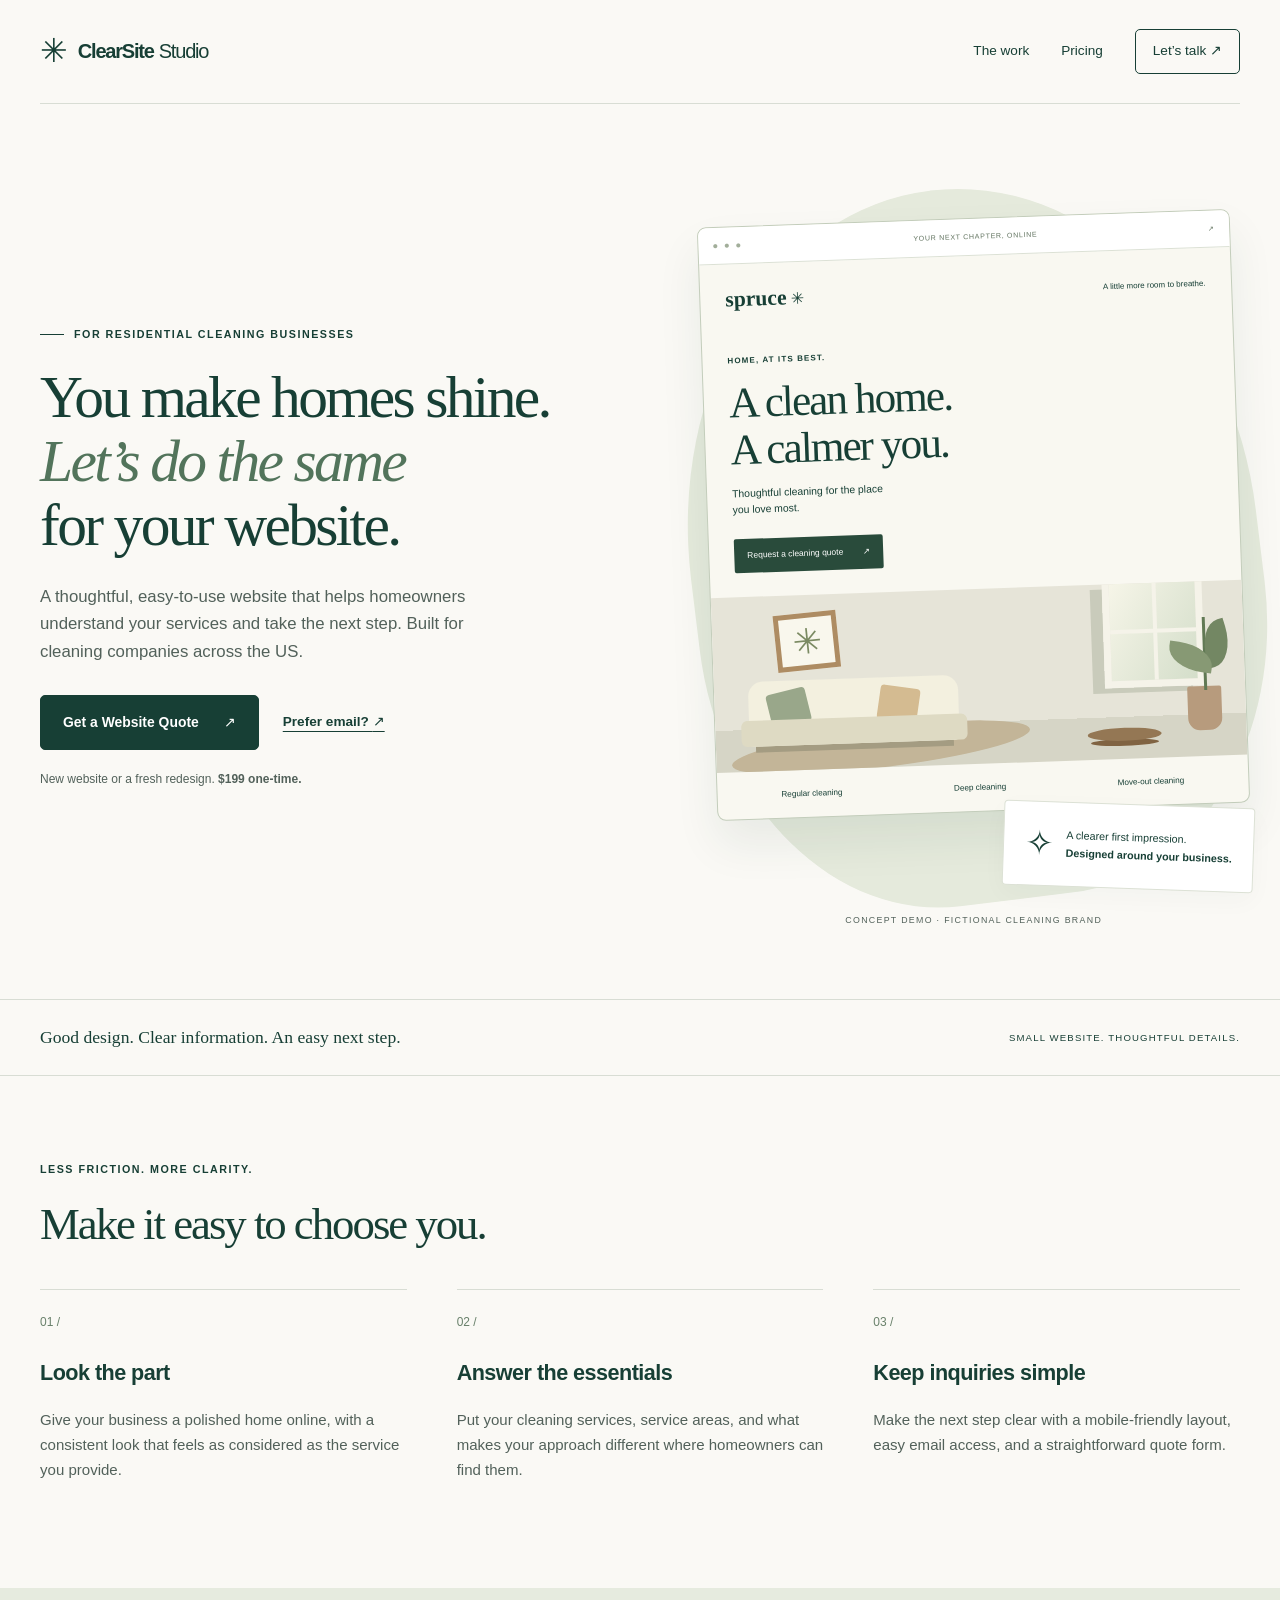
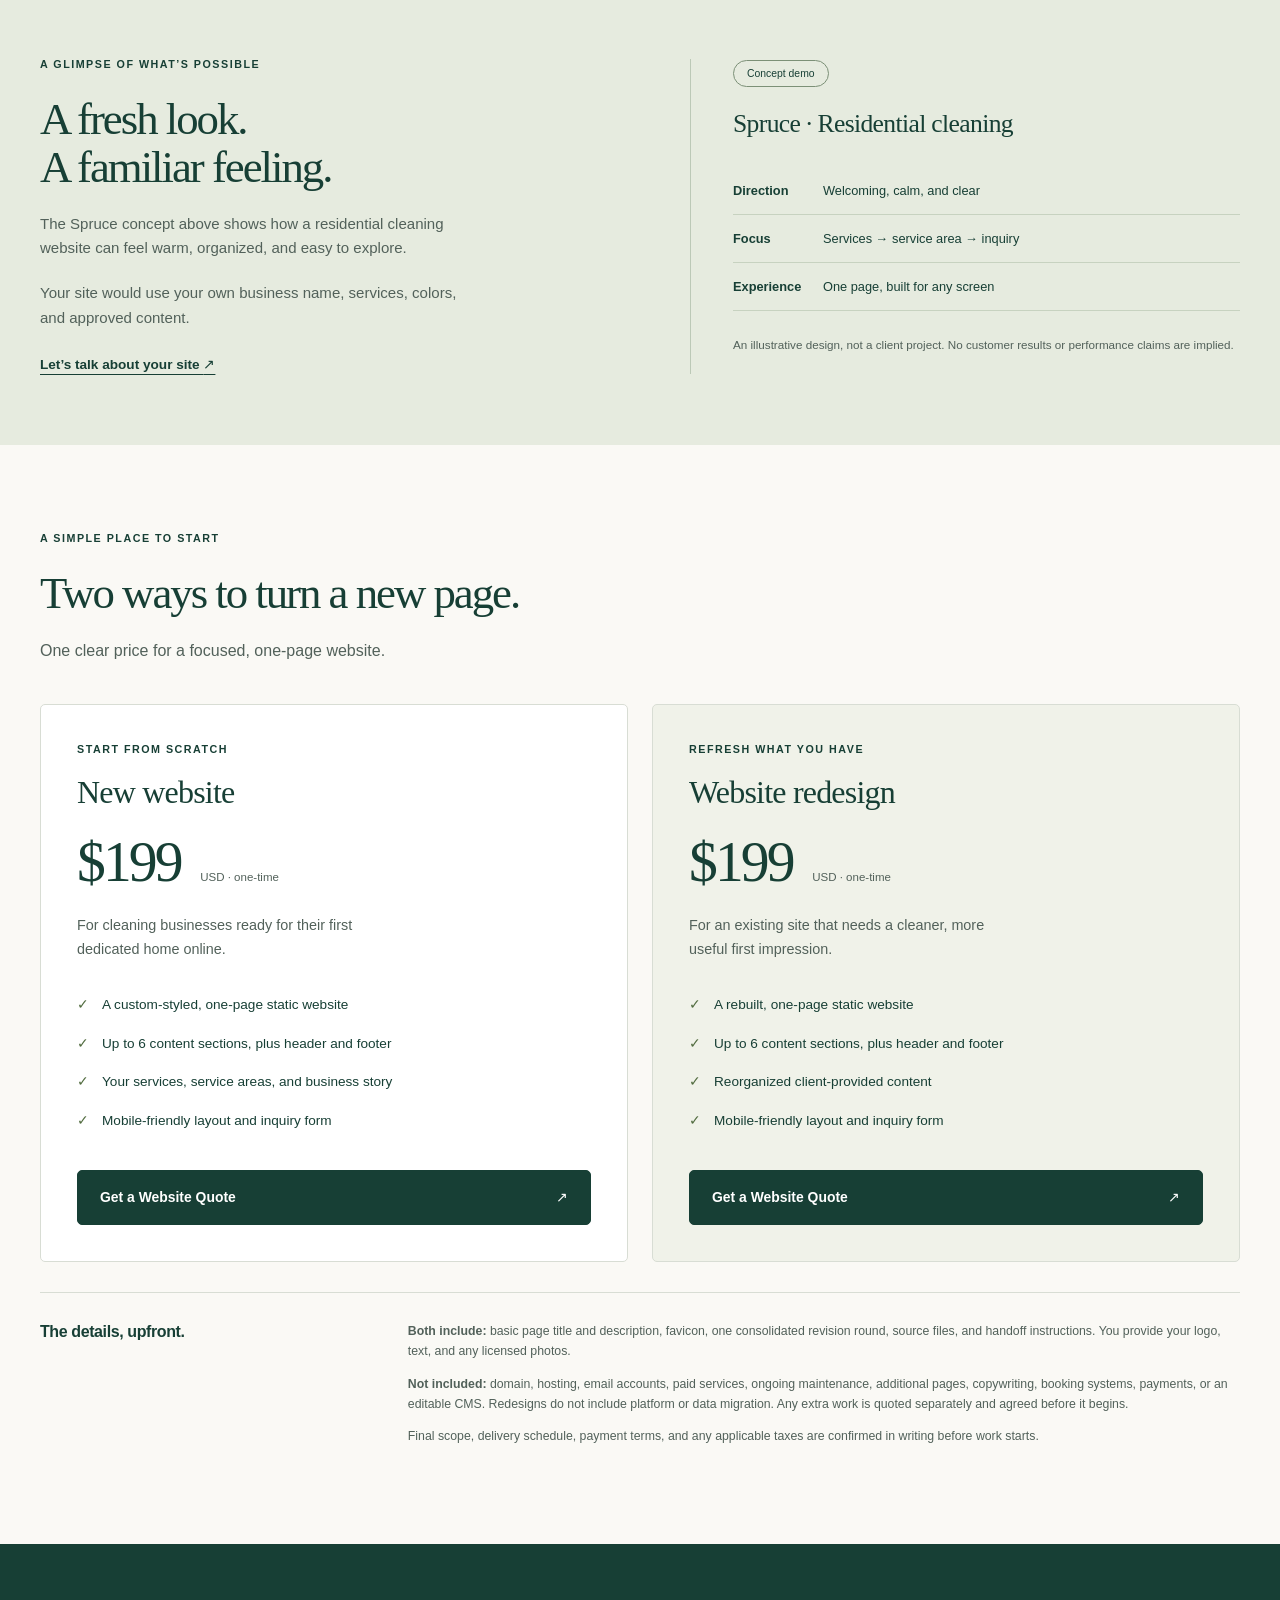
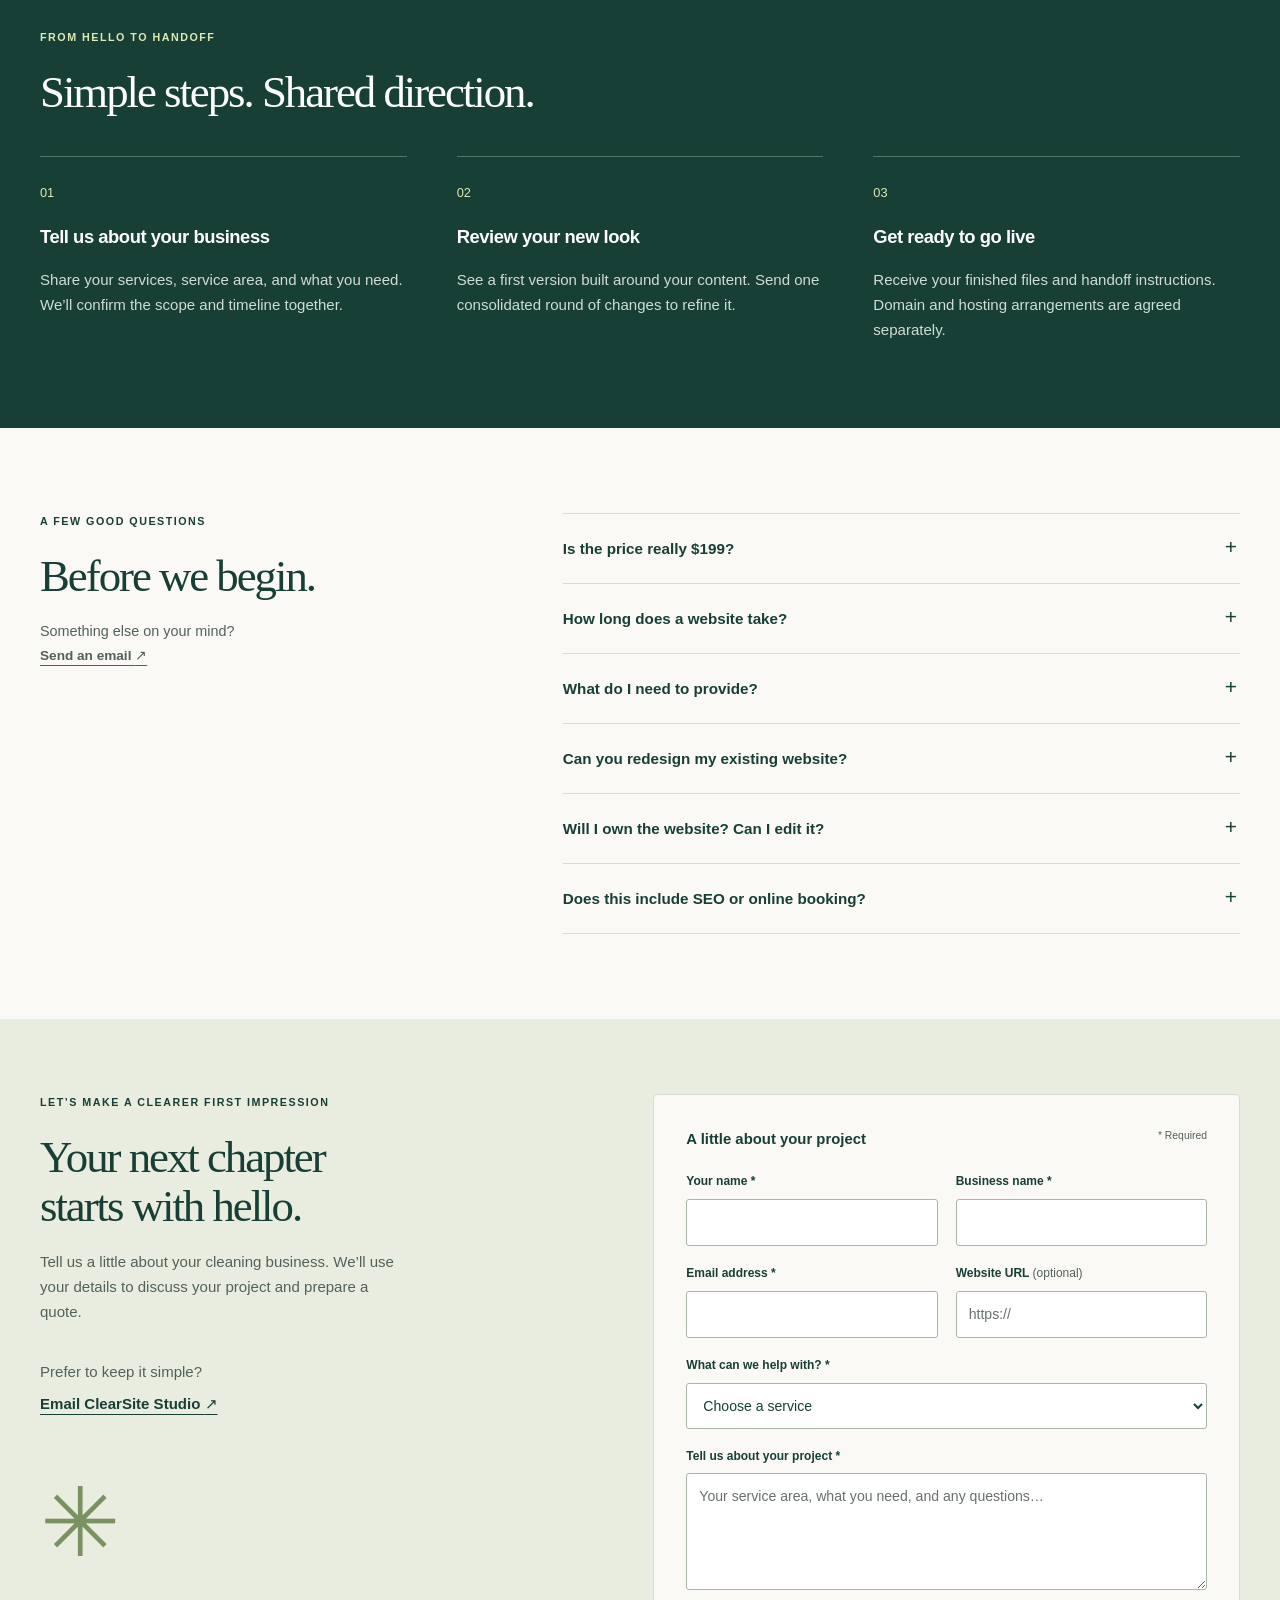
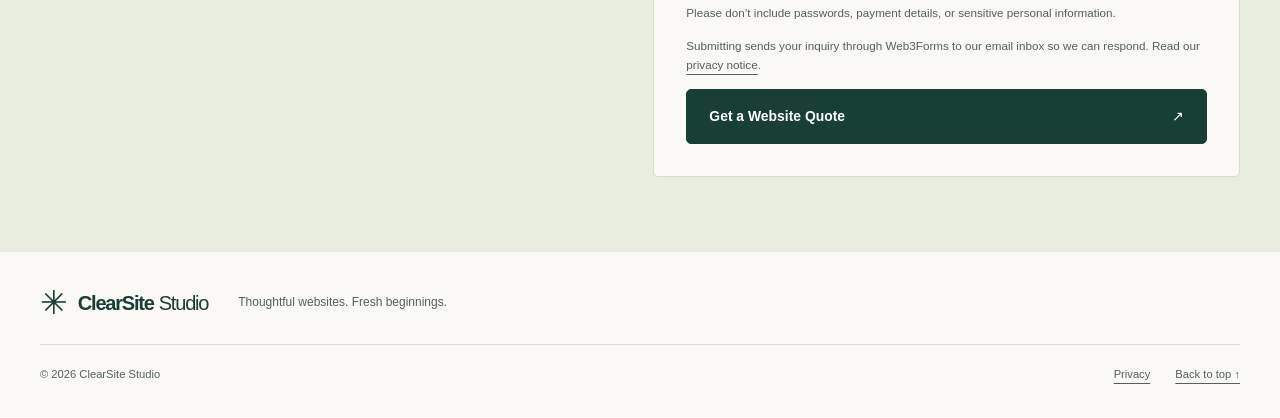
==== index.html @ 023ce783 "Build ClearSite Studio static cleaning-service web design site" ====
<!doctype html>
<html lang="en">
<head>
  <meta charset="utf-8">
  <meta name="viewport" content="width=device-width, initial-scale=1">
  <title>Websites for Residential Cleaning Companies | ClearSite Studio</title>
  <meta name="description" content="A polished website for your residential cleaning business. Explore ClearSite Studio’s $199 one-page website and redesign offers for US cleaning companies.">
  <meta name="theme-color" content="#173f35">
  <!-- Replace example.com with your live HTTPS domain before launch. -->
  <link rel="canonical" href="https://example.com/">
  <meta property="og:type" content="website">
  <meta property="og:locale" content="en_US">
  <meta property="og:site_name" content="ClearSite Studio">
  <meta property="og:title" content="A fresh start for your cleaning business online.">
  <meta property="og:description" content="Thoughtful, easy-to-use websites for residential cleaning companies. New sites and redesigns: $199.">
  <meta property="og:url" content="https://example.com/">
  <meta property="og:image" content="https://example.com/social-card.png">
  <meta property="og:image:width" content="1200">
  <meta property="og:image:height" content="630">
  <meta property="og:image:alt" content="ClearSite Studio — thoughtful websites for cleaning businesses, from $199.">
  <link rel="icon" type="image/svg+xml" href="favicon.svg">
  <link rel="stylesheet" href="styles.css">
  <script src="script.js" defer></script>
</head>
<body>
<a class="skip-link" href="#main">Skip to content</a>
<header class="site-header wrap">
  <a class="brand" href="index.html" aria-label="ClearSite Studio home"><span class="brand-mark" aria-hidden="true">✳</span> ClearSite <span class="brand-light">Studio</span></a>
  <nav aria-label="Main navigation"><a href="#work">The work</a><a href="#offers">Pricing</a><a class="nav-cta" href="#contact">Let’s talk <span aria-hidden="true">↗</span></a></nav>
</header>
<main id="main">
  <section class="hero wrap" aria-labelledby="hero-title">
    <div class="hero-copy"><p class="eyebrow"><span class="little-line"></span> FOR RESIDENTIAL CLEANING BUSINESSES</p>
      <h1 id="hero-title">You make homes shine.<br><em>Let’s do the same</em><br>for your website.</h1>
      <p class="lead">A thoughtful, easy-to-use website that helps homeowners understand your services and take the next step. Built for cleaning companies across the US.</p>
      <div class="actions"><a class="button" href="#contact">Get a Website Quote <span aria-hidden="true">↗</span></a><a class="text-link" href="mailto:hello@example.com">Prefer email? <span aria-hidden="true">↗</span></a></div>
      <p class="hero-note">New website or a fresh redesign. <strong>$199 one-time.</strong></p>
    </div>
    <div class="hero-art" aria-label="Illustrated concept of a residential cleaning website">
      <div class="art-orbit" aria-hidden="true"></div>
      <div class="browser-preview"><div class="browser-bar"><span aria-hidden="true">● ● ●</span><span>YOUR NEXT CHAPTER, ONLINE</span><span aria-hidden="true">↗</span></div>
        <div class="mini-nav"><strong>spruce<span aria-hidden="true">✳</span></strong><span>A little more room to breathe.</span></div>
        <div class="mini-main"><p class="eyebrow">HOME, AT ITS BEST.</p><h2>A clean home.<br>A calmer you.</h2><p>Thoughtful cleaning for the place<br>you love most.</p><span class="demo-button">Request a cleaning quote <span aria-hidden="true">↗</span></span></div>
        <div class="room" aria-hidden="true"><div class="window"><i></i></div><div class="wall-art">✳</div><div class="plant"><i></i><b></b></div><div class="sofa"><i></i><b></b></div><div class="rug"></div><div class="table"></div></div>
        <div class="mini-bottom"><span>Regular cleaning</span><span>Deep cleaning</span><span>Move-out cleaning</span></div>
      </div>
      <div class="art-caption"><span class="spark" aria-hidden="true">✧</span><span>A clearer first impression.<br><strong>Designed around your business.</strong></span></div>
      <p class="concept-label">CONCEPT DEMO · FICTIONAL CLEANING BRAND</p>
    </div>
  </section>
  <div class="intro-strip"><div class="wrap"><p>Good design. Clear information. An easy next step.</p><span>SMALL WEBSITE. THOUGHTFUL DETAILS.</span></div></div>
  <section class="section wrap" aria-labelledby="benefits-title"><div class="section-heading"><p class="eyebrow">LESS FRICTION. MORE CLARITY.</p><h2 id="benefits-title">Make it easy to choose you.</h2></div>
    <div class="benefit-grid"><article><span class="number">01 /</span><h3>Look the part</h3><p>Give your business a polished home online, with a consistent look that feels as considered as the service you provide.</p></article><article><span class="number">02 /</span><h3>Answer the essentials</h3><p>Put your cleaning services, service areas, and what makes your approach different where homeowners can find them.</p></article><article><span class="number">03 /</span><h3>Keep inquiries simple</h3><p>Make the next step clear with a mobile-friendly layout, easy email access, and a straightforward quote form.</p></article></div>
  </section>
  <section id="work" class="work-section"><div class="wrap work-layout"><div><p class="eyebrow">A GLIMPSE OF WHAT’S POSSIBLE</p><h2>A fresh look.<br>A familiar feeling.</h2><p>The Spruce concept above shows how a residential cleaning website can feel warm, organized, and easy to explore.</p><p>Your site would use your own business name, services, colors, and approved content.</p><a class="text-link" href="#contact">Let’s talk about your site <span aria-hidden="true">↗</span></a></div><div class="project-details"><span class="pill">Concept demo</span><h3>Spruce · Residential cleaning</h3><dl><div><dt>Direction</dt><dd>Welcoming, calm, and clear</dd></div><div><dt>Focus</dt><dd>Services → service area → inquiry</dd></div><div><dt>Experience</dt><dd>One page, built for any screen</dd></div></dl><p class="small">An illustrative design, not a client project. No customer results or performance claims are implied.</p></div></div></section>
  <section id="offers" class="section wrap" aria-labelledby="offers-title"><div class="section-heading"><p class="eyebrow">A SIMPLE PLACE TO START</p><h2 id="offers-title">Two ways to turn a new page.</h2><p>One clear price for a focused, one-page website.</p></div>
    <div class="offer-grid"><article class="offer"><p class="eyebrow">START FROM SCRATCH</p><h3>New website</h3><p class="price">$199 <span>USD · one-time</span></p><p>For cleaning businesses ready for their first dedicated home online.</p><ul class="check-list"><li>A custom-styled, one-page static website</li><li>Up to 6 content sections, plus header and footer</li><li>Your services, service areas, and business story</li><li>Mobile-friendly layout and inquiry form</li></ul><a class="button" href="#contact" data-service="new">Get a Website Quote <span aria-hidden="true">↗</span></a></article>
    <article class="offer offer-alt"><p class="eyebrow">REFRESH WHAT YOU HAVE</p><h3>Website redesign</h3><p class="price">$199 <span>USD · one-time</span></p><p>For an existing site that needs a cleaner, more useful first impression.</p><ul class="check-list"><li>A rebuilt, one-page static website</li><li>Up to 6 content sections, plus header and footer</li><li>Reorganized client-provided content</li><li>Mobile-friendly layout and inquiry form</li></ul><a class="button" href="#contact" data-service="redesign">Get a Website Quote <span aria-hidden="true">↗</span></a></article></div>
    <div class="scope"><h3>The details, upfront.</h3><p><strong>Both include:</strong> basic page title and description, favicon, one consolidated revision round, source files, and handoff instructions. You provide your logo, text, and any licensed photos.</p><p><strong>Not included:</strong> domain, hosting, email accounts, paid services, ongoing maintenance, additional pages, copywriting, booking systems, payments, or an editable CMS. Redesigns do not include platform or data migration. Any extra work is quoted separately and agreed before it begins.</p><p>Final scope, delivery schedule, payment terms, and any applicable taxes are confirmed in writing before work starts.</p></div>
  </section>
  <section class="process-section"><div class="wrap section"><div class="section-heading"><p class="eyebrow">FROM HELLO TO HANDOFF</p><h2>Simple steps. Shared direction.</h2></div><ol class="process"><li><span>01</span><h3>Tell us about your business</h3><p>Share your services, service area, and what you need. We’ll confirm the scope and timeline together.</p></li><li><span>02</span><h3>Review your new look</h3><p>See a first version built around your content. Send one consolidated round of changes to refine it.</p></li><li><span>03</span><h3>Get ready to go live</h3><p>Receive your finished files and handoff instructions. Domain and hosting arrangements are agreed separately.</p></li></ol></div></section>
  <section id="faq" class="section wrap faq-layout"><div><p class="eyebrow">A FEW GOOD QUESTIONS</p><h2>Before we begin.</h2><p>Something else on your mind?<br><a class="text-link" href="mailto:hello@example.com">Send an email <span aria-hidden="true">↗</span></a></p></div><div class="faqs">
    <details><summary>Is the price really $199?</summary><p>Yes. Each offer is $199 USD for the one-page scope listed above. Domain, hosting, paid services, additional work, and any applicable taxes are separate. You’ll receive written terms before committing.</p></details>
    <details><summary>How long does a website take?</summary><p>We agree on a delivery schedule after reviewing your requirements and content. Timing depends on project availability, receiving your materials, and your feedback.</p></details>
    <details><summary>What do I need to provide?</summary><p>Your business name, logo if you have one, services, service area, contact details, and approved text and images. Only provide content you own or have permission to use.</p></details>
    <details><summary>Can you redesign my existing website?</summary><p>Yes. The redesign offer rebuilds your content as a one-page HTML/CSS/JavaScript site. It does not modify an existing CMS or migrate accounts, bookings, or other data. Share your current URL so we can confirm fit.</p></details>
    <details><summary>Will I own the website? Can I edit it?</summary><p>You receive the finished source files at handoff under the agreed project terms. Text and styles can be edited in the files; a visual editor, CMS, and ongoing updates are not included.</p></details>
    <details><summary>Does this include SEO or online booking?</summary><p>Basic title and description metadata are included. Search rankings and leads are not guaranteed. Booking software, payments, and SEO campaigns are outside this scope and would need a separate agreement.</p></details>
  </div></section>
  <section id="contact" class="contact-section"><div class="wrap contact-layout"><div><p class="eyebrow">LET’S MAKE A CLEARER FIRST IMPRESSION</p><h2>Your next chapter<br>starts with hello.</h2><p>Tell us a little about your cleaning business. We’ll use your details to discuss your project and prepare a quote.</p><p class="email-note">Prefer to keep it simple?<br><a href="mailto:hello@example.com">Email ClearSite Studio <span aria-hidden="true">↗</span></a></p><span class="contact-spark" aria-hidden="true">✳</span></div>
    <form id="quote-form" action="https://api.web3forms.com/submit" method="POST">
      <!-- Replace only this value with your Web3Forms public access key. -->
      <input type="hidden" name="access_key" value="YOUR_WEB3FORMS_ACCESS_KEY">
      <input type="hidden" name="subject" value="New website inquiry — ClearSite Studio">
      <input type="hidden" name="from_name" value="ClearSite Studio website">
      <input type="checkbox" name="botcheck" class="honeypot" tabindex="-1" aria-hidden="true">
      <p class="form-intro">A little about your project <span>* Required</span></p>
      <div class="form-grid"><div><label for="name">Your name *</label><input id="name" name="name" autocomplete="name" required maxlength="100"></div><div><label for="business">Business name *</label><input id="business" name="business_name" autocomplete="organization" required maxlength="150"></div><div><label for="email">Email address *</label><input id="email" name="email" type="email" autocomplete="email" required maxlength="254"></div><div><label for="website">Website URL <span>(optional)</span></label><input id="website" name="website" type="url" autocomplete="url" placeholder="https://" maxlength="2048"></div></div>
      <label for="service">What can we help with? *</label><select id="service" name="service" required><option value="">Choose a service</option value="new">New website — $199</option><option value="redesign">Website redesign — $199</option><option value="unsure">I’m not sure yet</option></select>
      <label for="message">Tell us about your project *</label><textarea id="message" name="message" rows="4" required maxlength="5000" placeholder="Your service area, what you need, and any questions…" aria-describedby="message-help"></textarea>
      <p id="message-help" class="small">Please don’t include passwords, payment details, or sensitive personal information.</p>
      <p class="small privacy-note">Submitting sends your inquiry through Web3Forms to our email inbox so we can respond. Read our <a href="privacy.html">privacy notice</a>.</p>
      <button class="button" type="submit">Get a Website Quote <span aria-hidden="true">↗</span></button>
      <p id="form-status" class="form-status" role="status" aria-live="polite" aria-atomic="true" tabindex="-1"></p>
      <noscript><p class="small">Submitting will open Web3Forms’ confirmation or error page. You can also contact us by email.</p></noscript>
    </form>
  </div></section>
</main>
<footer class="wrap footer"><a class="brand" href="index.html"><span class="brand-mark" aria-hidden="true">✳</span> ClearSite <span class="brand-light">Studio</span></a><p>Thoughtful websites. Fresh beginnings.</p><div><span>© <span data-year>2026</span> ClearSite Studio</span><a href="privacy.html">Privacy</a><a href="#main">Back to top ↑</a></div></footer>
</body>
</html>
---- styles.css ----
:root{--ink:#173f35;--muted:#52615a;--paper:#faf9f5;--line:#d8ddd4;--sage:#e6ebdf;--lime:#dceab5;--white:#fff;--radius:5px;font-family:Arial,Helvetica,sans-serif;color:var(--ink);background:var(--paper);font-synthesis:none}*{box-sizing:border-box}html{scroll-behavior:smooth;scroll-padding-top:24px}body{margin:0;font-size:16px;line-height:1.65}a{color:inherit;text-underline-offset:5px}a,button,input,select,textarea,summary{-webkit-tap-highlight-color:transparent}a:focus-visible,button:focus-visible,summary:focus-visible{outline:3px solid #a56524;outline-offset:5px}input:focus-visible,select:focus-visible,textarea:focus-visible{outline:3px solid #a56524;outline-offset:2px}h1,h2,h3,p{margin-top:0}h1,h2{font-family:Georgia,'Times New Roman',serif;font-weight:400;letter-spacing:-.045em;line-height:1.08}h1{font-size:clamp(2.8rem,4.65vw,4.7rem);margin-bottom:25px}h1 em{color:#52745b;font-weight:400}h2{font-size:clamp(2.2rem,3.5vw,3.5rem);margin-bottom:20px}h3{font-size:1.2rem;line-height:1.35;letter-spacing:-.025em}p{margin-bottom:20px}button,input,select,textarea{font:inherit}button,a,summary{touch-action:manipulation}.wrap{width:min(1200px,calc(100% - 64px));margin-inline:auto}.site-header{display:flex;align-items:center;justify-content:space-between;min-height:104px;gap:20px;border-bottom:1px solid var(--line)}.brand{font-weight:700;font-size:1.25rem;text-decoration:none;white-space:nowrap;display:inline-flex;align-items:center;gap:5px;letter-spacing:-.06em}.brand-light{font-weight:400}.brand-mark{font-size:2.05rem;margin-right:6px;line-height:1}nav{display:flex;align-items:center;gap:32px;font-size:.85rem}nav a{text-decoration:none}nav a:hover,.text-link:hover{text-decoration:underline}.nav-cta{border:1px solid var(--ink);padding:10px 17px;border-radius:var(--radius)}.hero{display:grid;grid-template-columns:1.15fr 1fr;gap:55px;align-items:center;padding-block:84px 72px}.eyebrow{font-size:.67rem;font-weight:700;letter-spacing:.14em;line-height:1.6;margin-bottom:22px}.hero .eyebrow{display:flex;align-items:center;gap:10px}.little-line{width:24px;height:1px;background:var(--ink)}.lead{max-width:490px;color:var(--muted);font-size:1.05rem}.actions{display:flex;gap:24px;align-items:center;flex-wrap:wrap;margin-top:29px}.button{background:var(--ink);color:white;padding:15px 22px;border:1px solid var(--ink);border-radius:var(--radius);font-weight:600;font-size:.87rem;display:inline-flex;gap:25px;align-items:center;justify-content:space-between;text-decoration:none;cursor:pointer;min-height:50px}.button:hover{background:#285749}.button:disabled{opacity:.65;cursor:wait}.text-link{font-size:.85rem;font-weight:600}.hero-note{font-size:.75rem;margin:20px 0 0;color:var(--muted)}.hero-art{position:relative;padding:30px 0 0}.art-orbit{position:absolute;inset:0 -18px 25px;background:#e5eadc;border-radius:50% 50% 40% 40%;transform:rotate(-7deg)}.browser-preview{position:relative;background:#f9f8f1;border:1px solid #c3cdbb;border-radius:9px;overflow:hidden;box-shadow:0 24px 45px #173f3514;transform:rotate(-2deg)}.browser-bar{background:#fff;display:flex;justify-content:space-between;align-items:center;padding:10px 14px;font-size:.44rem;color:#60725e;border-bottom:1px solid #dce1d5;letter-spacing:.1em}.browser-bar>span:first-child{font-size:.6rem;letter-spacing:.16em;color:#a2ae9a}.mini-nav{display:flex;justify-content:space-between;align-items:center;padding:18px 25px}.mini-nav strong{font-family:Georgia,serif;font-size:1.35rem}.mini-nav strong span{font-size:1rem;margin-left:4px}.mini-nav>span{font-size:.5rem}.mini-main{padding:20px 25px 0;position:relative;z-index:2}.mini-main .eyebrow{font-size:.5rem;margin-bottom:12px}.mini-main h2{font-size:2.7rem;margin-bottom:12px}.mini-main p:not(.eyebrow){font-size:.65rem;line-height:1.6}.demo-button{font-size:.53rem;display:inline-flex;gap:20px;background:#294b3b;color:white;padding:10px 13px;border-radius:2px}.room{height:175px;position:relative;background:linear-gradient(180deg,#e6e4d8 0 76%,#d6d5c6 76%);margin-top:24px;overflow:hidden}.window{position:absolute;right:40px;top:0;width:100px;height:104px;background:linear-gradient(120deg,#f6f5e8,#d4deca);border:7px solid #f5f3e9;border-top:0;box-shadow:-12px 5px 0 #c9cbbb}.window:after,.window:before{content:'';position:absolute;background:#f5f3e9}.window:after{height:4px;width:100%;top:46px}.window:before{width:4px;height:100%;left:50%}.wall-art{position:absolute;left:63px;top:18px;border:5px solid #ae8c63;background:#f9f7ed;font-size:35px;line-height:1;padding:6px 12px;color:#7b8a62;transform:rotate(-4deg)}.sofa{position:absolute;left:34px;bottom:25px;width:210px;height:65px;background:#f3f0df;border-radius:15px 15px 4px 4px;box-shadow:0 12px 0 -6px #a49c82;z-index:2}.sofa:after{content:'';position:absolute;left:-8px;right:-8px;bottom:0;height:26px;border-radius:6px;background:#dedac3}.sofa i,.sofa b{position:absolute;width:40px;height:35px;top:10px;background:#99a78a;border-radius:4px;left:20px;transform:rotate(-12deg)}.sofa b{left:130px;background:#d4bb91;transform:rotate(10deg)}.rug{position:absolute;left:15px;bottom:0;width:300px;height:40px;background:#c3b598;border-radius:50%;transform:rotate(-5deg)}.table{position:absolute;right:85px;bottom:18px;width:74px;height:13px;background:#947754;border-radius:50%;z-index:3;box-shadow:0 8px 0 -3px #806342}.plant{position:absolute;right:24px;bottom:26px;width:34px;height:44px;background:#b79b7d;border-radius:2px 2px 12px 12px}.plant:before{content:'';position:absolute;width:3px;height:73px;background:#617954;bottom:40px;left:17px}.plant i,.plant b{position:absolute;width:27px;height:45px;background:#738763;border-radius:80% 0 80% 0;bottom:64px;left:17px;transform:rotate(-15deg)}.plant b{left:-9px;bottom:51px;transform:rotate(-80deg);background:#879974}.mini-bottom{display:flex;justify-content:space-around;padding:17px 8px;font-size:.51rem}.art-caption{position:relative;margin:-8px -14px 0 auto;width:max-content;display:flex;gap:13px;align-items:center;padding:14px 21px;background:#fff;border:1px solid #dce1d5;box-shadow:0 8px 25px #173f3508;border-radius:4px;font-size:.67rem;transform:rotate(2deg)}.spark{font-size:2.1rem}.concept-label{position:relative;margin:23px 0 0;text-align:center;font-size:.55rem;letter-spacing:.15em;color:var(--muted)}.intro-strip{border-block:1px solid var(--line)}.intro-strip .wrap{display:flex;justify-content:space-between;gap:20px;align-items:center;padding-block:23px}.intro-strip p{margin:0;font-family:Georgia,serif;font-size:1.1rem}.intro-strip span{font-size:.6rem;letter-spacing:.12em}.section{padding-block:85px}.section-heading{margin-bottom:40px}.section-heading p:last-child{color:var(--muted)}.benefit-grid{display:grid;grid-template-columns:repeat(3,1fr);gap:50px}.benefit-grid article{border-top:1px solid var(--line);padding-top:23px}.number{display:block;color:#68806a;font-size:.75rem;margin-bottom:25px}.benefit-grid h3{font-size:1.35rem}.benefit-grid p,.work-layout p,.process p{font-size:.94rem;color:var(--muted)}.work-section{background:var(--sage);padding-block:68px}.work-layout{display:grid;grid-template-columns:1fr 1fr;gap:100px;align-items:center}.work-layout>div:first-child{max-width:430px}.work-layout .eyebrow{font-size:.67rem;color:var(--ink)}.project-details{border-left:1px solid #bcc9b7;padding-left:42px}.pill{display:inline-block;font-size:.65rem;border:1px solid #7c9077;border-radius:30px;padding:4px 13px;margin-bottom:20px}.project-details h3{font-family:Georgia,serif;font-size:1.6rem;font-weight:400}.project-details dl{margin-bottom:24px}.project-details dl div{display:grid;grid-template-columns:90px 1fr;border-bottom:1px solid #c7d2c0;padding-block:13px;font-size:.8rem}.project-details dt{font-weight:600}.project-details dd{margin:0}.small,.work-layout .small{font-size:.73rem;line-height:1.65}.offer-grid{display:grid;grid-template-columns:1fr 1fr;gap:24px}.offer{border:1px solid var(--line);padding:36px;background:#fff;border-radius:var(--radius)}.offer-alt{background:#f0f2e9}.offer h3{font-family:Georgia,serif;font-size:2rem;font-weight:400;margin-bottom:16px}.offer .eyebrow{margin-bottom:13px}.price{font-family:Georgia,serif;font-size:3.6rem;letter-spacing:-.05em;line-height:1.1}.price span{font-family:Arial,sans-serif;font-size:.72rem;color:var(--muted);letter-spacing:0;margin-left:8px}.offer>p:not(.price):not(.eyebrow){color:var(--muted);max-width:330px;font-size:.9rem}.check-list{list-style:none;padding:0;margin:25px 0 30px}.check-list li{padding:8px 0 8px 25px;font-size:.85rem;position:relative}.check-list li:before{content:'✓';position:absolute;left:0;color:#506b3e}.offer .button{width:100%}.scope{display:grid;grid-template-columns:1fr 2.5fr;column-gap:35px;margin-top:30px;border-top:1px solid var(--line);padding-top:28px}.scope h3{grid-row:span 3;font-size:1rem}.scope p{font-size:.77rem;color:var(--muted);margin-bottom:12px}.process-section{background:var(--ink);color:#fff}.process-section .eyebrow{color:var(--lime)}.process{display:grid;grid-template-columns:repeat(3,1fr);gap:50px;list-style:none;margin:0;padding:0}.process li{border-top:1px solid #527367;padding-top:25px}.process span{color:var(--lime);font-size:.8rem;display:block;margin-bottom:22px}.process h3{font-size:1.15rem}.process p{color:#d0ddd5;margin:0}.faq-layout{display:grid;grid-template-columns:.85fr 1.3fr;gap:80px}.faq-layout>div>p:not(.eyebrow){font-size:.9rem;color:var(--muted)}details{border-bottom:1px solid var(--line)}details:first-child{border-top:1px solid var(--line)}summary{padding:22px 30px 22px 0;cursor:pointer;font-size:.95rem;font-weight:600;position:relative;list-style:none}summary::-webkit-details-marker{display:none}summary:after{content:'+';position:absolute;right:3px;font-weight:400;font-size:1.3rem;top:16px}details[open] summary:after{content:'−'}details p{color:var(--muted);font-size:.87rem;padding-right:20px}.contact-section{background:#e9eddf;padding-block:75px}.contact-layout{display:grid;grid-template-columns:1fr 1.1fr;gap:80px}.contact-layout>div>p:not(.eyebrow){max-width:360px;color:var(--muted);font-size:.94rem}.email-note{margin-top:35px}.email-note a{display:inline-block;color:var(--ink);margin-top:8px;font-weight:600}.contact-spark{font-size:6rem;color:#7a9162;line-height:1.8}form{background:var(--paper);padding:32px;border:1px solid #d6ddcf;border-radius:var(--radius)}.form-intro{font-size:.93rem;font-weight:600;display:flex;justify-content:space-between;gap:12px}.form-intro span{font-size:.65rem;font-weight:400;color:var(--muted)}.form-grid{display:grid;grid-template-columns:1fr 1fr;gap:0 18px}label{display:block;font-size:.75rem;font-weight:600;margin-bottom:7px}label span{font-weight:400;color:var(--muted)}input,select,textarea{width:100%;border:1px solid #a9b6a6;border-radius:3px;background:#fff;color:var(--ink);padding:11px 12px;font-size:.88rem;min-height:46px;margin-bottom:18px}textarea{resize:vertical;min-height:110px;margin-bottom:4px}input::placeholder,textarea::placeholder{color:#68716b;opacity:1}.honeypot{display:none}form .small{color:var(--muted);margin-bottom:14px}form .button{width:100%}.form-status{font-size:.85rem;margin:0}.form-status:not(:empty){margin-top:18px;padding:13px;border-left:3px solid #33603f;background:#e7eedc}.form-status[data-state="error"]{border-color:#a33d28;color:#792a1b;background:#faeee5}.footer{padding-block:35px;display:flex;flex-wrap:wrap;align-items:center;gap:18px 30px}.footer>p{font-size:.75rem;margin:0;color:var(--muted)}.footer>div{width:100%;border-top:1px solid var(--line);padding-top:20px;margin-top:6px;display:flex;gap:25px;font-size:.7rem;color:var(--muted)}.footer>div>span{margin-right:auto}.skip-link{position:fixed;top:8px;left:8px;z-index:20;background:var(--ink);color:white;padding:12px 20px;transform:translateY(-150%)}.skip-link:focus{transform:translateY(0)}.legal{max-width:760px;padding-block:70px}.legal h1{font-size:3rem}.legal h2{font-family:Arial,sans-serif;font-size:1.2rem;letter-spacing:0;font-weight:600;margin-top:35px}.legal p,.legal li{color:var(--muted);font-size:.95rem}
@media(min-width:1400px){.hero{padding-block:105px 90px}}
@media(max-width:950px){.hero{gap:30px}.wrap{width:calc(100% - 44px)}.hero-art{max-width:450px}.hero h1{font-size:3.2rem}.actions{gap:16px}.button{gap:14px;padding:14px 18px}.work-layout,.contact-layout,.faq-layout{gap:40px}.benefit-grid,.process{gap:25px}.mini-nav>span{display:none}.room .sofa{width:160px}.sofa b{left:100px}.table{right:55px}.window{right:25px}.art-caption{margin-right:-5px}.form-grid{grid-template-columns:1fr}}
@media(max-width:700px){.wrap{width:calc(100% - 40px)}.site-header{min-height:85px;gap:12px}.brand{font-size:1.05rem}.brand-mark{font-size:1.75rem}nav{gap:15px}nav>a:not(.nav-cta){display:none}.nav-cta{padding:8px 12px;font-size:.75rem}.hero{grid-template-columns:1fr;padding-block:47px 40px;gap:35px}.hero h1{font-size:clamp(2.7rem,8.6vw,3.7rem)}.hero .eyebrow{font-size:.58rem}.lead{font-size:.96rem}.hero-art{width:100%;max-width:450px;margin:auto;padding-inline:9px}.art-orbit{inset:0 0 25px}.mini-nav>span{display:block}.intro-strip .wrap{display:block;padding-block:20px}.intro-strip p{font-size:.95rem}.intro-strip span{display:block;margin-top:8px;font-size:.52rem}.section{padding-block:55px}.section-heading{margin-bottom:30px}.benefit-grid,.offer-grid,.work-layout,.process,.faq-layout,.contact-layout{grid-template-columns:1fr;gap:28px}.benefit-grid article{padding-top:20px}.number{margin-bottom:12px}.benefit-grid h3{margin-bottom:12px}.benefit-grid p{margin-bottom:0}.work-section{padding-block:50px}.project-details{border-left:0;border-top:1px solid #bcc9b7;padding:26px 0 0}.offer{padding:27px}.scope{display:block}.scope h3{margin-bottom:14px}.process h3{margin-bottom:12px}.process span{margin-bottom:13px}.faq-layout{gap:15px}.contact-section{padding-block:50px}.contact-spark{display:none}.contact-layout>div>p:not(.eyebrow){max-width:none}.email-note{margin-top:23px}.contact-layout{gap:16px}form{padding:23px}.form-grid{grid-template-columns:1fr 1fr;gap:0 14px}.footer{padding-block:30px;gap:14px}.footer>div{flex-wrap:wrap;gap:18px}.footer>div>span{width:100%}.legal{padding-block:45px}}
@media(max-width:400px){.form-grid{grid-template-columns:1fr}.wrap{width:calc(100% - 32px)}.brand{font-size:.95rem}.hero h1{font-size:2.65rem}.mini-main h2{font-size:2.45rem}.actions{align-items:flex-start;flex-direction:column}.mini-nav>span{font-size:.45rem}.form-intro{flex-direction:column;gap:3px}}
@media(prefers-reduced-motion:reduce){html{scroll-behavior:auto}}
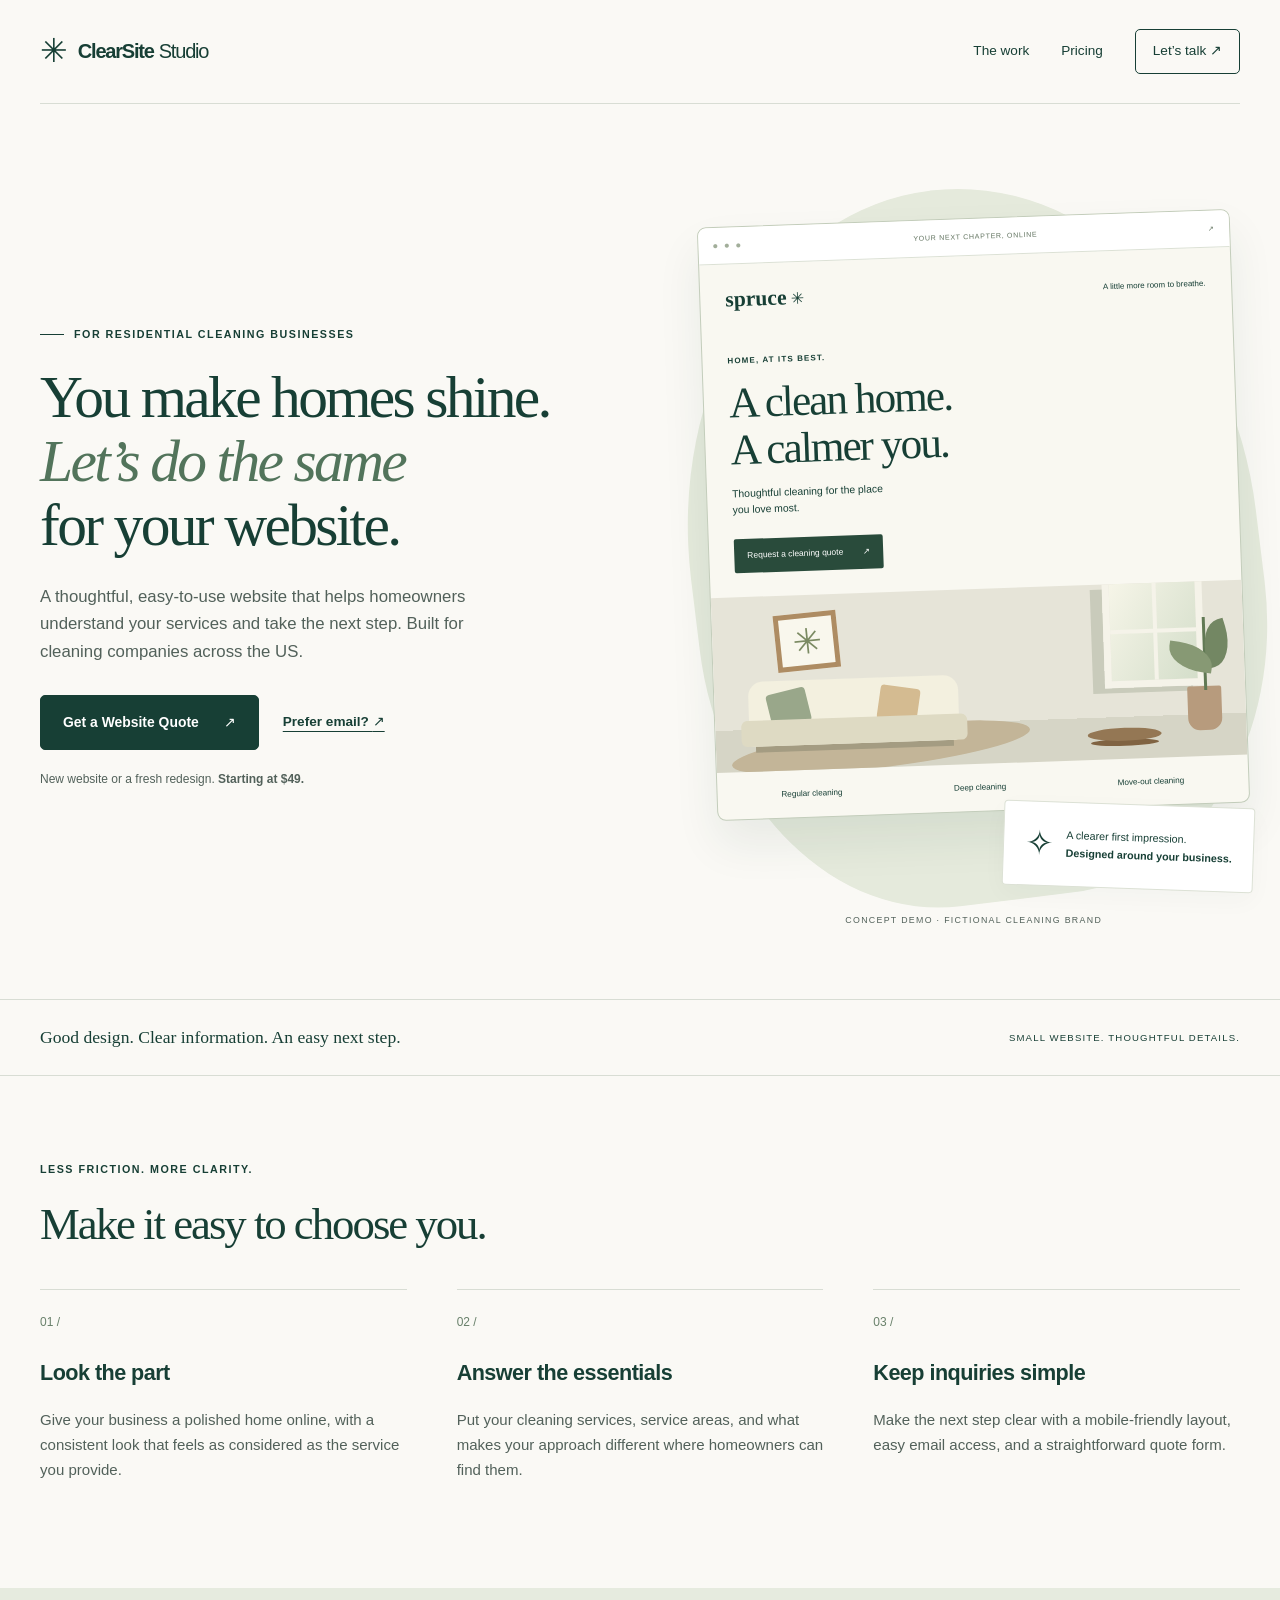
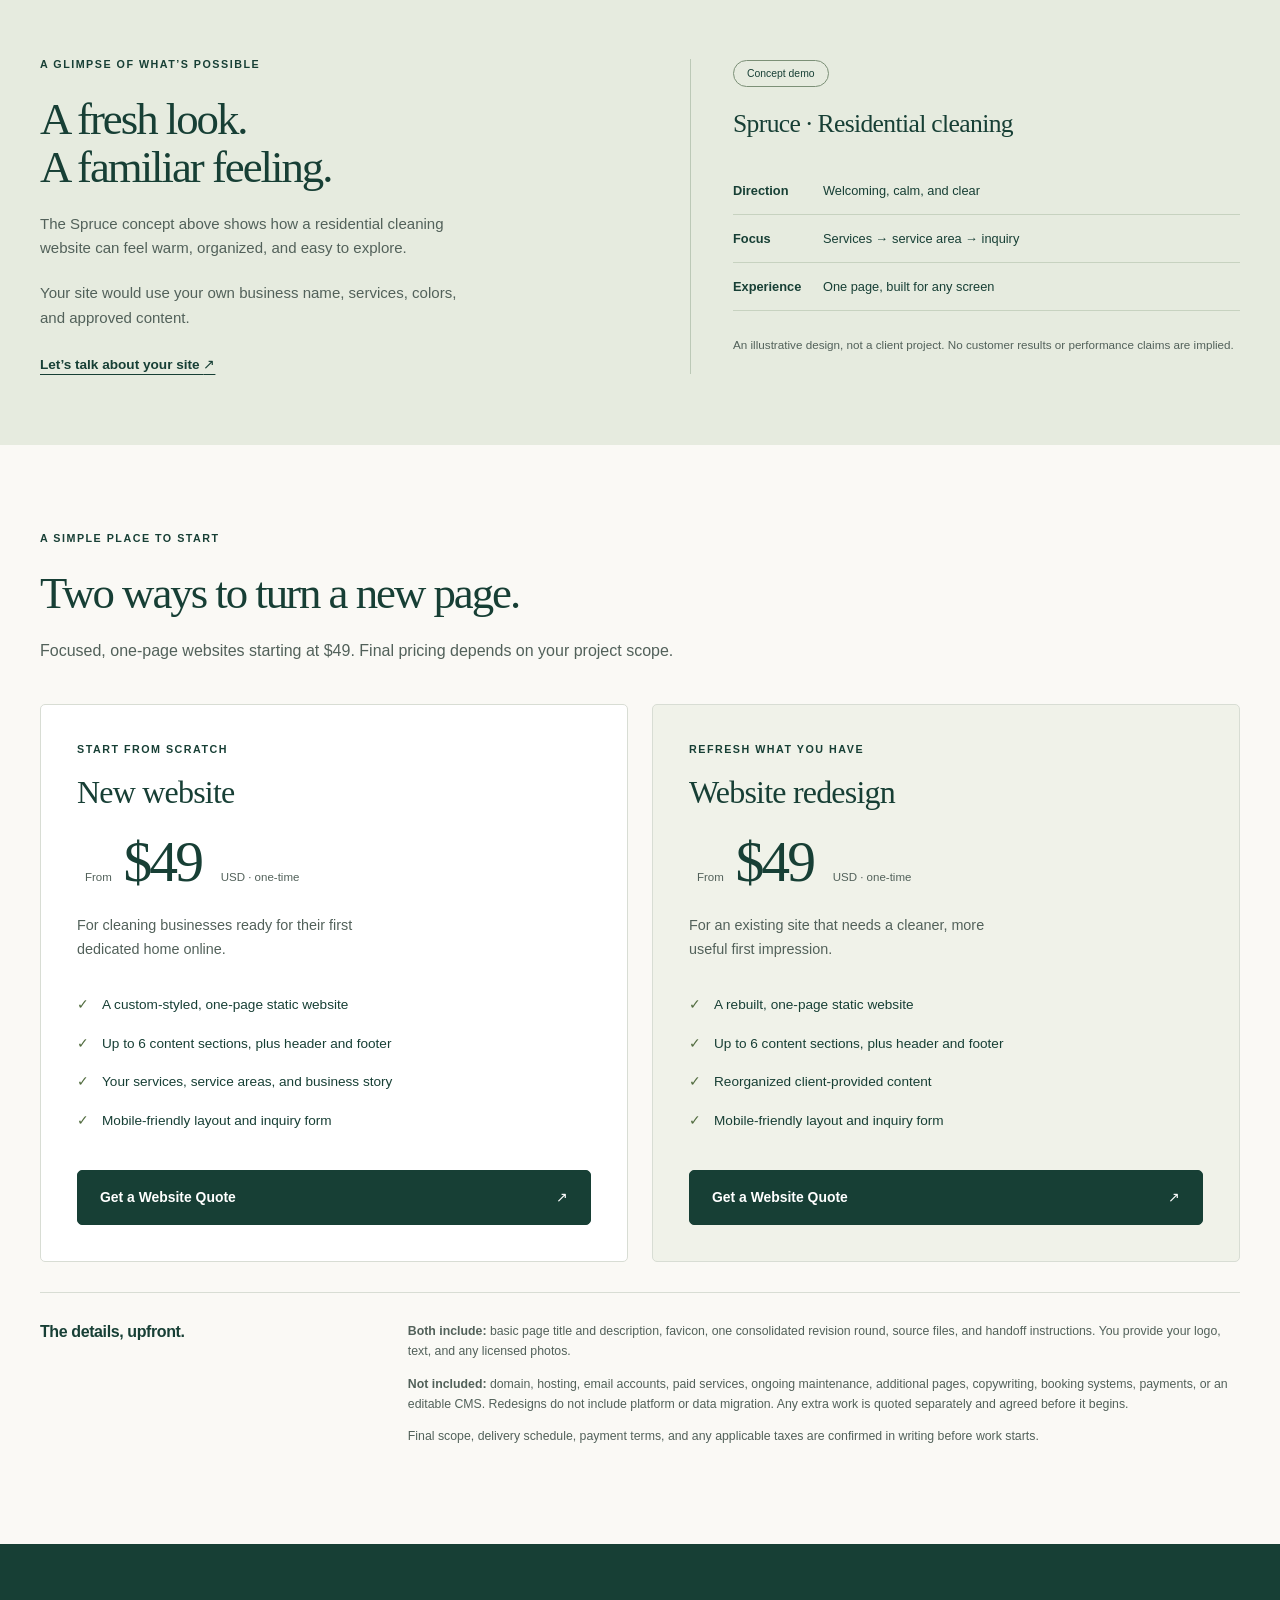
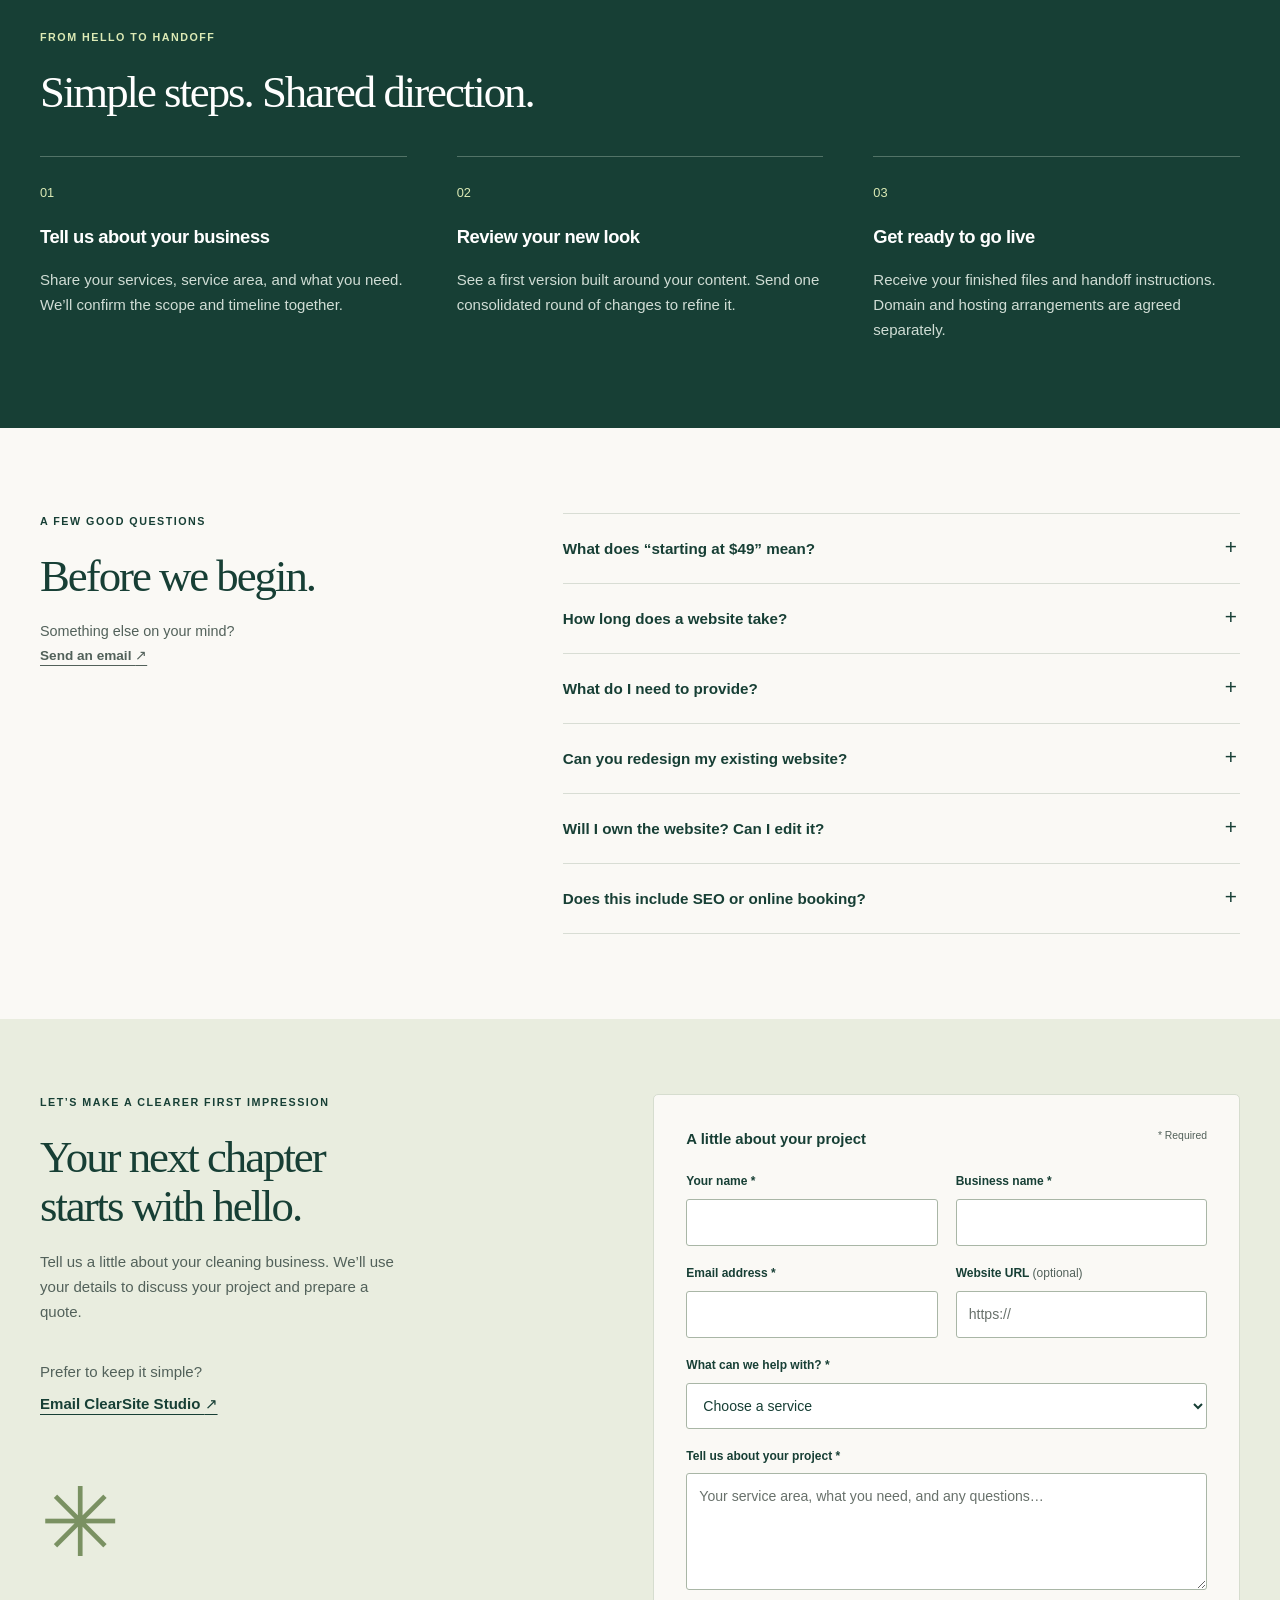
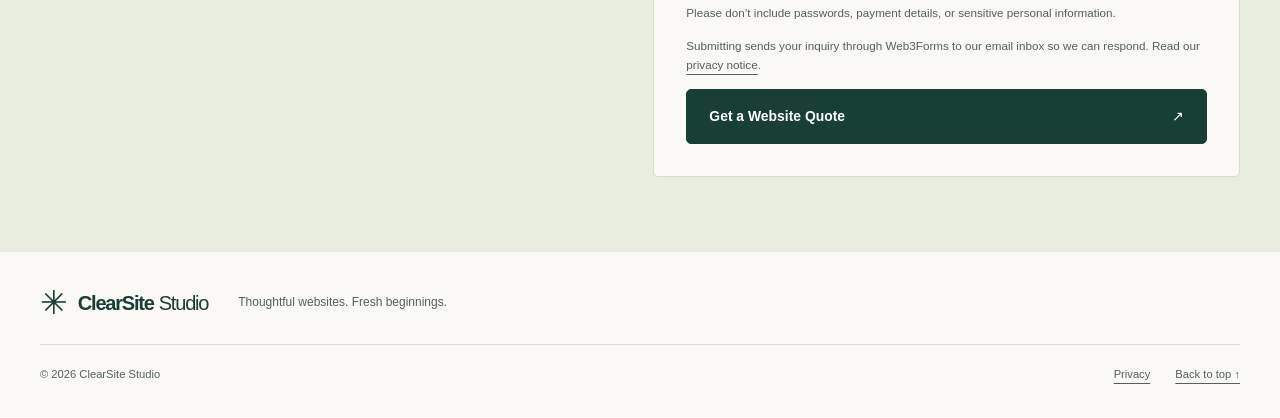
==== commit 4fa668fa: "Update website offers to starting at $49" ====
--- a/index.html
+++ b/index.html
@@ -4,7 +4,7 @@
   <meta charset="utf-8">
   <meta name="viewport" content="width=device-width, initial-scale=1">
   <title>Websites for Residential Cleaning Companies | ClearSite Studio</title>
-  <meta name="description" content="A polished website for your residential cleaning business. Explore ClearSite Studio’s $199 one-page website and redesign offers for US cleaning companies.">
+  <meta name="description" content="A polished website for your residential cleaning business. Explore ClearSite Studio’s one-page website and redesign offers starting at $49 for US cleaning companies.">
   <meta name="theme-color" content="#173f35">
   <!-- Replace example.com with your live HTTPS domain before launch. -->
   <link rel="canonical" href="https://example.com/">
@@ -12,12 +12,12 @@
   <meta property="og:locale" content="en_US">
   <meta property="og:site_name" content="ClearSite Studio">
   <meta property="og:title" content="A fresh start for your cleaning business online.">
-  <meta property="og:description" content="Thoughtful, easy-to-use websites for residential cleaning companies. New sites and redesigns: $199.">
+  <meta property="og:description" content="Thoughtful, easy-to-use websites for residential cleaning companies. New sites and redesigns starting at $49.">
   <meta property="og:url" content="https://example.com/">
   <meta property="og:image" content="https://example.com/social-card.png">
   <meta property="og:image:width" content="1200">
   <meta property="og:image:height" content="630">
-  <meta property="og:image:alt" content="ClearSite Studio — thoughtful websites for cleaning businesses, from $199.">
+  <meta property="og:image:alt" content="ClearSite Studio — thoughtful websites for cleaning businesses, from $49.">
   <link rel="icon" type="image/svg+xml" href="favicon.svg">
   <link rel="stylesheet" href="styles.css">
   <script src="script.js" defer></script>
@@ -34,7 +34,7 @@
       <h1 id="hero-title">You make homes shine.<br><em>Let’s do the same</em><br>for your website.</h1>
       <p class="lead">A thoughtful, easy-to-use website that helps homeowners understand your services and take the next step. Built for cleaning companies across the US.</p>
       <div class="actions"><a class="button" href="#contact">Get a Website Quote <span aria-hidden="true">↗</span></a><a class="text-link" href="mailto:hello@example.com">Prefer email? <span aria-hidden="true">↗</span></a></div>
-      <p class="hero-note">New website or a fresh redesign. <strong>$199 one-time.</strong></p>
+      <p class="hero-note">New website or a fresh redesign. <strong>Starting at $49.</strong></p>
     </div>
     <div class="hero-art" aria-label="Illustrated concept of a residential cleaning website">
       <div class="art-orbit" aria-hidden="true"></div>
@@ -53,14 +53,14 @@
     <div class="benefit-grid"><article><span class="number">01 /</span><h3>Look the part</h3><p>Give your business a polished home online, with a consistent look that feels as considered as the service you provide.</p></article><article><span class="number">02 /</span><h3>Answer the essentials</h3><p>Put your cleaning services, service areas, and what makes your approach different where homeowners can find them.</p></article><article><span class="number">03 /</span><h3>Keep inquiries simple</h3><p>Make the next step clear with a mobile-friendly layout, easy email access, and a straightforward quote form.</p></article></div>
   </section>
   <section id="work" class="work-section"><div class="wrap work-layout"><div><p class="eyebrow">A GLIMPSE OF WHAT’S POSSIBLE</p><h2>A fresh look.<br>A familiar feeling.</h2><p>The Spruce concept above shows how a residential cleaning website can feel warm, organized, and easy to explore.</p><p>Your site would use your own business name, services, colors, and approved content.</p><a class="text-link" href="#contact">Let’s talk about your site <span aria-hidden="true">↗</span></a></div><div class="project-details"><span class="pill">Concept demo</span><h3>Spruce · Residential cleaning</h3><dl><div><dt>Direction</dt><dd>Welcoming, calm, and clear</dd></div><div><dt>Focus</dt><dd>Services → service area → inquiry</dd></div><div><dt>Experience</dt><dd>One page, built for any screen</dd></div></dl><p class="small">An illustrative design, not a client project. No customer results or performance claims are implied.</p></div></div></section>
-  <section id="offers" class="section wrap" aria-labelledby="offers-title"><div class="section-heading"><p class="eyebrow">A SIMPLE PLACE TO START</p><h2 id="offers-title">Two ways to turn a new page.</h2><p>One clear price for a focused, one-page website.</p></div>
-    <div class="offer-grid"><article class="offer"><p class="eyebrow">START FROM SCRATCH</p><h3>New website</h3><p class="price">$199 <span>USD · one-time</span></p><p>For cleaning businesses ready for their first dedicated home online.</p><ul class="check-list"><li>A custom-styled, one-page static website</li><li>Up to 6 content sections, plus header and footer</li><li>Your services, service areas, and business story</li><li>Mobile-friendly layout and inquiry form</li></ul><a class="button" href="#contact" data-service="new">Get a Website Quote <span aria-hidden="true">↗</span></a></article>
-    <article class="offer offer-alt"><p class="eyebrow">REFRESH WHAT YOU HAVE</p><h3>Website redesign</h3><p class="price">$199 <span>USD · one-time</span></p><p>For an existing site that needs a cleaner, more useful first impression.</p><ul class="check-list"><li>A rebuilt, one-page static website</li><li>Up to 6 content sections, plus header and footer</li><li>Reorganized client-provided content</li><li>Mobile-friendly layout and inquiry form</li></ul><a class="button" href="#contact" data-service="redesign">Get a Website Quote <span aria-hidden="true">↗</span></a></article></div>
+  <section id="offers" class="section wrap" aria-labelledby="offers-title"><div class="section-heading"><p class="eyebrow">A SIMPLE PLACE TO START</p><h2 id="offers-title">Two ways to turn a new page.</h2><p>Focused, one-page websites starting at $49. Final pricing depends on your project scope.</p></div>
+    <div class="offer-grid"><article class="offer"><p class="eyebrow">START FROM SCRATCH</p><h3>New website</h3><p class="price"><span>From</span> $49 <span>USD · one-time</span></p><p>For cleaning businesses ready for their first dedicated home online.</p><ul class="check-list"><li>A custom-styled, one-page static website</li><li>Up to 6 content sections, plus header and footer</li><li>Your services, service areas, and business story</li><li>Mobile-friendly layout and inquiry form</li></ul><a class="button" href="#contact" data-service="new">Get a Website Quote <span aria-hidden="true">↗</span></a></article>
+    <article class="offer offer-alt"><p class="eyebrow">REFRESH WHAT YOU HAVE</p><h3>Website redesign</h3><p class="price"><span>From</span> $49 <span>USD · one-time</span></p><p>For an existing site that needs a cleaner, more useful first impression.</p><ul class="check-list"><li>A rebuilt, one-page static website</li><li>Up to 6 content sections, plus header and footer</li><li>Reorganized client-provided content</li><li>Mobile-friendly layout and inquiry form</li></ul><a class="button" href="#contact" data-service="redesign">Get a Website Quote <span aria-hidden="true">↗</span></a></article></div>
     <div class="scope"><h3>The details, upfront.</h3><p><strong>Both include:</strong> basic page title and description, favicon, one consolidated revision round, source files, and handoff instructions. You provide your logo, text, and any licensed photos.</p><p><strong>Not included:</strong> domain, hosting, email accounts, paid services, ongoing maintenance, additional pages, copywriting, booking systems, payments, or an editable CMS. Redesigns do not include platform or data migration. Any extra work is quoted separately and agreed before it begins.</p><p>Final scope, delivery schedule, payment terms, and any applicable taxes are confirmed in writing before work starts.</p></div>
   </section>
   <section class="process-section"><div class="wrap section"><div class="section-heading"><p class="eyebrow">FROM HELLO TO HANDOFF</p><h2>Simple steps. Shared direction.</h2></div><ol class="process"><li><span>01</span><h3>Tell us about your business</h3><p>Share your services, service area, and what you need. We’ll confirm the scope and timeline together.</p></li><li><span>02</span><h3>Review your new look</h3><p>See a first version built around your content. Send one consolidated round of changes to refine it.</p></li><li><span>03</span><h3>Get ready to go live</h3><p>Receive your finished files and handoff instructions. Domain and hosting arrangements are agreed separately.</p></li></ol></div></section>
   <section id="faq" class="section wrap faq-layout"><div><p class="eyebrow">A FEW GOOD QUESTIONS</p><h2>Before we begin.</h2><p>Something else on your mind?<br><a class="text-link" href="mailto:hello@example.com">Send an email <span aria-hidden="true">↗</span></a></p></div><div class="faqs">
-    <details><summary>Is the price really $199?</summary><p>Yes. Each offer is $199 USD for the one-page scope listed above. Domain, hosting, paid services, additional work, and any applicable taxes are separate. You’ll receive written terms before committing.</p></details>
+    <details><summary>What does “starting at $49” mean?</summary><p>New websites and redesigns start at $49 USD. Your final quote depends on the content and requirements of your project; we confirm the price and scope in writing before work starts. Domain, hosting, paid services, additional work, and any applicable taxes are separate. You’ll receive written terms before committing.</p></details>
     <details><summary>How long does a website take?</summary><p>We agree on a delivery schedule after reviewing your requirements and content. Timing depends on project availability, receiving your materials, and your feedback.</p></details>
     <details><summary>What do I need to provide?</summary><p>Your business name, logo if you have one, services, service area, contact details, and approved text and images. Only provide content you own or have permission to use.</p></details>
     <details><summary>Can you redesign my existing website?</summary><p>Yes. The redesign offer rebuilds your content as a one-page HTML/CSS/JavaScript site. It does not modify an existing CMS or migrate accounts, bookings, or other data. Share your current URL so we can confirm fit.</p></details>
@@ -76,7 +76,7 @@
       <input type="checkbox" name="botcheck" class="honeypot" tabindex="-1" aria-hidden="true">
       <p class="form-intro">A little about your project <span>* Required</span></p>
       <div class="form-grid"><div><label for="name">Your name *</label><input id="name" name="name" autocomplete="name" required maxlength="100"></div><div><label for="business">Business name *</label><input id="business" name="business_name" autocomplete="organization" required maxlength="150"></div><div><label for="email">Email address *</label><input id="email" name="email" type="email" autocomplete="email" required maxlength="254"></div><div><label for="website">Website URL <span>(optional)</span></label><input id="website" name="website" type="url" autocomplete="url" placeholder="https://" maxlength="2048"></div></div>
-      <label for="service">What can we help with? *</label><select id="service" name="service" required><option value="">Choose a service</option value="new">New website — $199</option><option value="redesign">Website redesign — $199</option><option value="unsure">I’m not sure yet</option></select>
+      <label for="service">What can we help with? *</label><select id="service" name="service" required><option value="">Choose a service</option value="new">New website — starting at $49</option><option value="redesign">Website redesign — starting at $49</option><option value="unsure">I’m not sure yet</option></select>
       <label for="message">Tell us about your project *</label><textarea id="message" name="message" rows="4" required maxlength="5000" placeholder="Your service area, what you need, and any questions…" aria-describedby="message-help"></textarea>
       <p id="message-help" class="small">Please don’t include passwords, payment details, or sensitive personal information.</p>
       <p class="small privacy-note">Submitting sends your inquiry through Web3Forms to our email inbox so we can respond. Read our <a href="privacy.html">privacy notice</a>.</p>
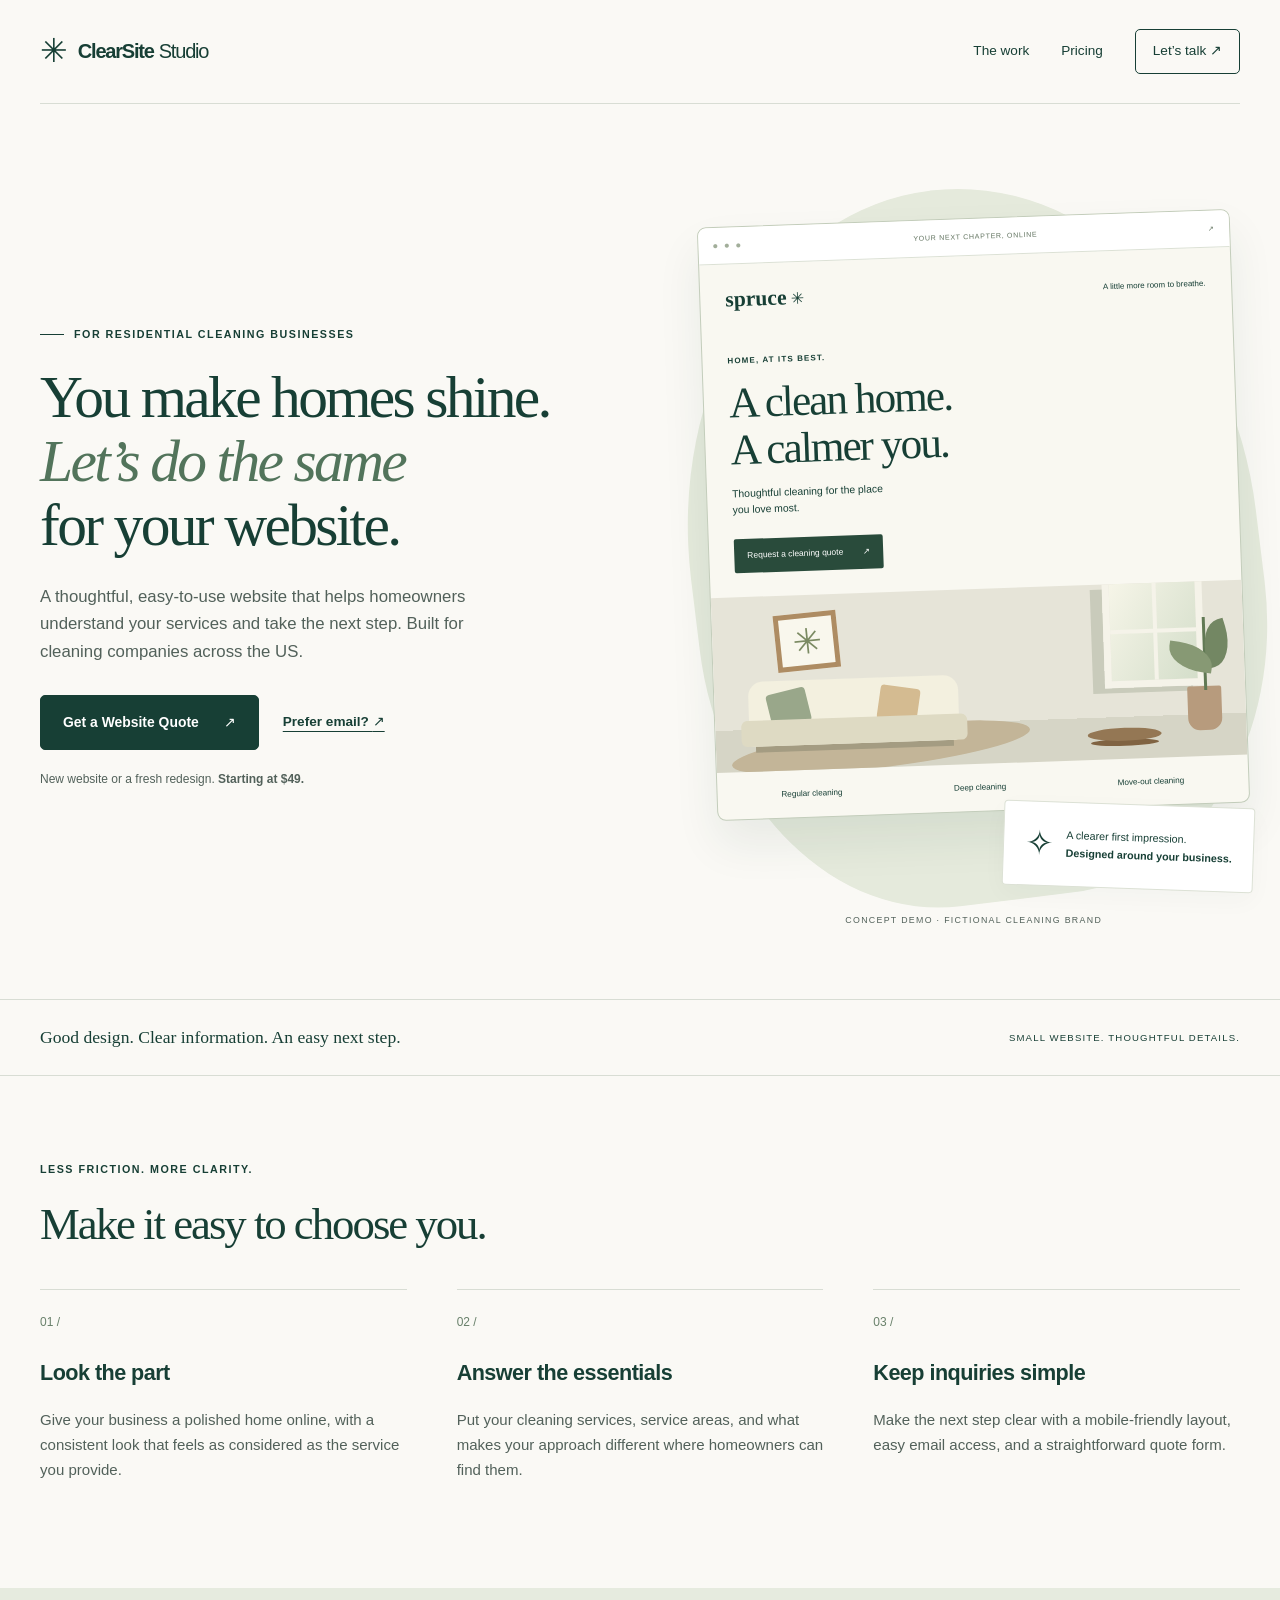
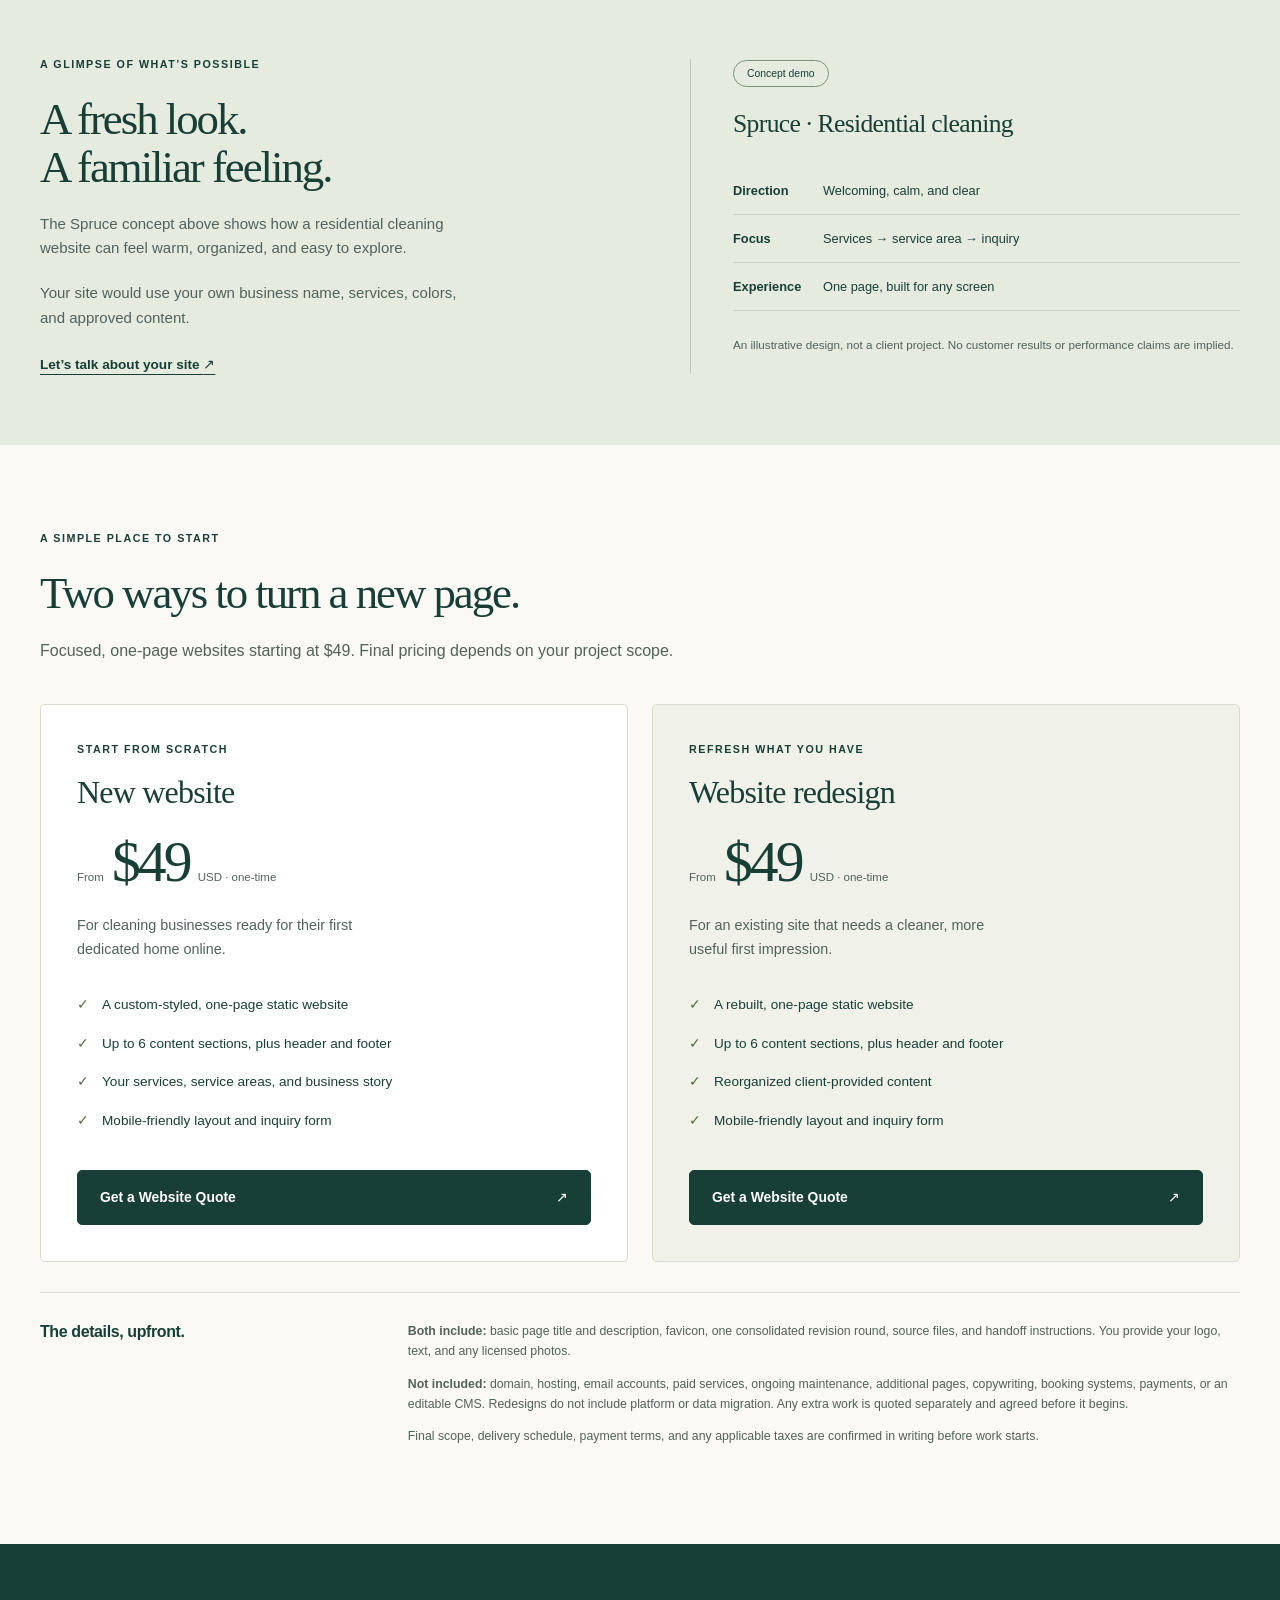
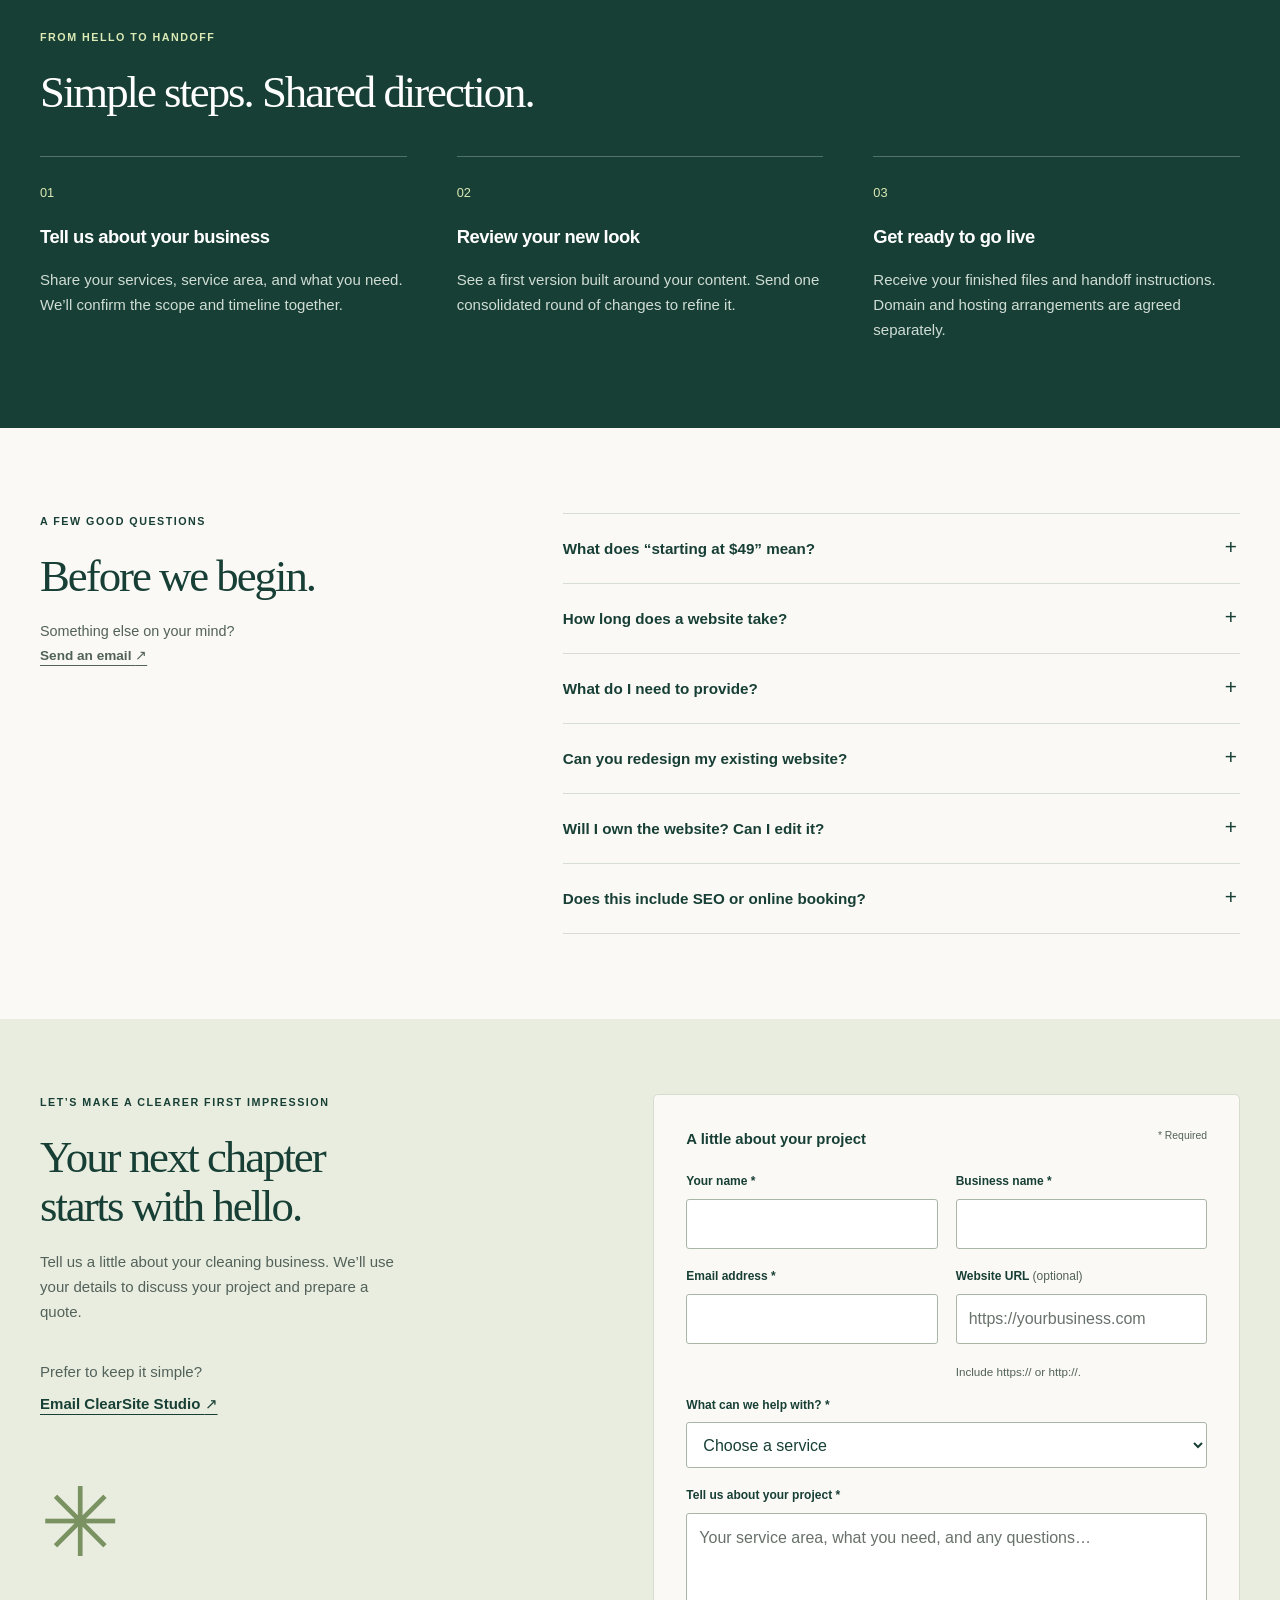
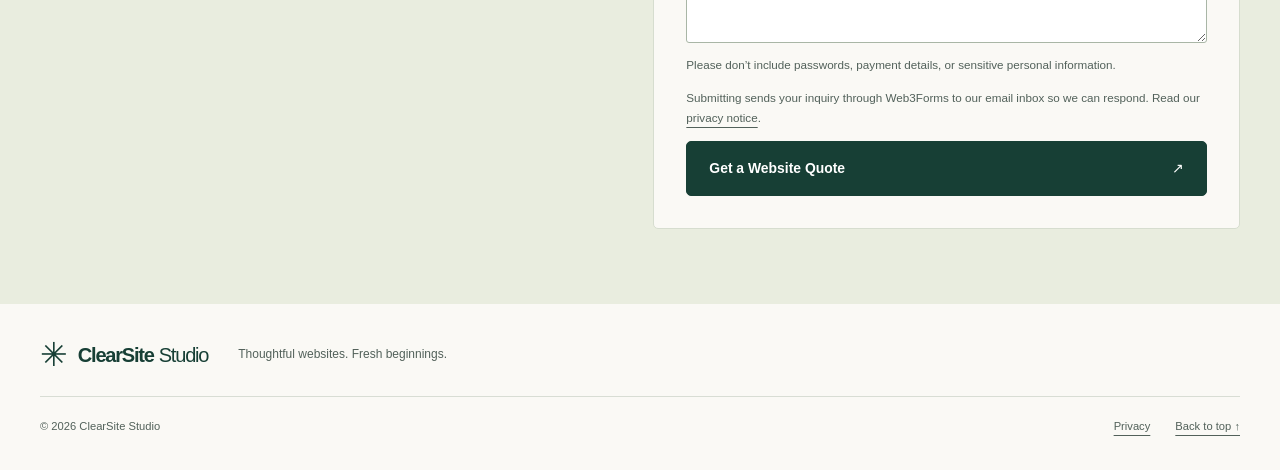
==== commit fde07089: "Fix mobile readability and form accessibility; document launch audit" ====
--- a/index.html
+++ b/index.html
@@ -3,7 +3,7 @@
 <head>
   <meta charset="utf-8">
   <meta name="viewport" content="width=device-width, initial-scale=1">
-  <title>Websites for Residential Cleaning Companies | ClearSite Studio</title>
+  <title>Cleaning Company Websites from $49 | ClearSite Studio</title>
   <meta name="description" content="A polished website for your residential cleaning business. Explore ClearSite Studio’s one-page website and redesign offers starting at $49 for US cleaning companies.">
   <meta name="theme-color" content="#173f35">
   <!-- Replace example.com with your live HTTPS domain before launch. -->
@@ -28,7 +28,7 @@
   <a class="brand" href="index.html" aria-label="ClearSite Studio home"><span class="brand-mark" aria-hidden="true">✳</span> ClearSite <span class="brand-light">Studio</span></a>
   <nav aria-label="Main navigation"><a href="#work">The work</a><a href="#offers">Pricing</a><a class="nav-cta" href="#contact">Let’s talk <span aria-hidden="true">↗</span></a></nav>
 </header>
-<main id="main">
+<main id="main" tabindex="-1">
   <section class="hero wrap" aria-labelledby="hero-title">
     <div class="hero-copy"><p class="eyebrow"><span class="little-line"></span> FOR RESIDENTIAL CLEANING BUSINESSES</p>
       <h1 id="hero-title">You make homes shine.<br><em>Let’s do the same</em><br>for your website.</h1>
@@ -36,7 +36,7 @@
       <div class="actions"><a class="button" href="#contact">Get a Website Quote <span aria-hidden="true">↗</span></a><a class="text-link" href="mailto:hello@example.com">Prefer email? <span aria-hidden="true">↗</span></a></div>
       <p class="hero-note">New website or a fresh redesign. <strong>Starting at $49.</strong></p>
     </div>
-    <div class="hero-art" aria-label="Illustrated concept of a residential cleaning website">
+    <div class="hero-art" role="img" aria-label="Illustrated concept of a residential cleaning website">
       <div class="art-orbit" aria-hidden="true"></div>
       <div class="browser-preview"><div class="browser-bar"><span aria-hidden="true">● ● ●</span><span>YOUR NEXT CHAPTER, ONLINE</span><span aria-hidden="true">↗</span></div>
         <div class="mini-nav"><strong>spruce<span aria-hidden="true">✳</span></strong><span>A little more room to breathe.</span></div>
@@ -75,7 +75,7 @@
       <input type="hidden" name="from_name" value="ClearSite Studio website">
       <input type="checkbox" name="botcheck" class="honeypot" tabindex="-1" aria-hidden="true">
       <p class="form-intro">A little about your project <span>* Required</span></p>
-      <div class="form-grid"><div><label for="name">Your name *</label><input id="name" name="name" autocomplete="name" required maxlength="100"></div><div><label for="business">Business name *</label><input id="business" name="business_name" autocomplete="organization" required maxlength="150"></div><div><label for="email">Email address *</label><input id="email" name="email" type="email" autocomplete="email" required maxlength="254"></div><div><label for="website">Website URL <span>(optional)</span></label><input id="website" name="website" type="url" autocomplete="url" placeholder="https://" maxlength="2048"></div></div>
+      <div class="form-grid"><div><label for="name">Your name *</label><input id="name" name="name" autocomplete="name" required maxlength="100"></div><div><label for="business">Business name *</label><input id="business" name="business_name" autocomplete="organization" required maxlength="150"></div><div><label for="email">Email address *</label><input id="email" name="email" type="email" autocomplete="email" required maxlength="254"></div><div><label for="website">Website URL <span>(optional)</span></label><input id="website" name="website" type="url" autocomplete="url" placeholder="https://yourbusiness.com" maxlength="2048" pattern="https?://.+" aria-describedby="website-help"><p id="website-help" class="small">Include https:// or http://.</p></div></div>
       <label for="service">What can we help with? *</label><select id="service" name="service" required><option value="">Choose a service</option value="new">New website — starting at $49</option><option value="redesign">Website redesign — starting at $49</option><option value="unsure">I’m not sure yet</option></select>
       <label for="message">Tell us about your project *</label><textarea id="message" name="message" rows="4" required maxlength="5000" placeholder="Your service area, what you need, and any questions…" aria-describedby="message-help"></textarea>
       <p id="message-help" class="small">Please don’t include passwords, payment details, or sensitive personal information.</p>
--- a/styles.css
+++ b/styles.css
@@ -4,3 +4,17 @@
 @media(max-width:700px){.wrap{width:calc(100% - 40px)}.site-header{min-height:85px;gap:12px}.brand{font-size:1.05rem}.brand-mark{font-size:1.75rem}nav{gap:15px}nav>a:not(.nav-cta){display:none}.nav-cta{padding:8px 12px;font-size:.75rem}.hero{grid-template-columns:1fr;padding-block:47px 40px;gap:35px}.hero h1{font-size:clamp(2.7rem,8.6vw,3.7rem)}.hero .eyebrow{font-size:.58rem}.lead{font-size:.96rem}.hero-art{width:100%;max-width:450px;margin:auto;padding-inline:9px}.art-orbit{inset:0 0 25px}.mini-nav>span{display:block}.intro-strip .wrap{display:block;padding-block:20px}.intro-strip p{font-size:.95rem}.intro-strip span{display:block;margin-top:8px;font-size:.52rem}.section{padding-block:55px}.section-heading{margin-bottom:30px}.benefit-grid,.offer-grid,.work-layout,.process,.faq-layout,.contact-layout{grid-template-columns:1fr;gap:28px}.benefit-grid article{padding-top:20px}.number{margin-bottom:12px}.benefit-grid h3{margin-bottom:12px}.benefit-grid p{margin-bottom:0}.work-section{padding-block:50px}.project-details{border-left:0;border-top:1px solid #bcc9b7;padding:26px 0 0}.offer{padding:27px}.scope{display:block}.scope h3{margin-bottom:14px}.process h3{margin-bottom:12px}.process span{margin-bottom:13px}.faq-layout{gap:15px}.contact-section{padding-block:50px}.contact-spark{display:none}.contact-layout>div>p:not(.eyebrow){max-width:none}.email-note{margin-top:23px}.contact-layout{gap:16px}form{padding:23px}.form-grid{grid-template-columns:1fr 1fr;gap:0 14px}.footer{padding-block:30px;gap:14px}.footer>div{flex-wrap:wrap;gap:18px}.footer>div>span{width:100%}.legal{padding-block:45px}}
 @media(max-width:400px){.form-grid{grid-template-columns:1fr}.wrap{width:calc(100% - 32px)}.brand{font-size:.95rem}.hero h1{font-size:2.65rem}.mini-main h2{font-size:2.45rem}.actions{align-items:flex-start;flex-direction:column}.mini-nav>span{font-size:.45rem}.form-intro{flex-direction:column;gap:3px}}
 @media(prefers-reduced-motion:reduce){html{scroll-behavior:auto}}
+
+/* Audit fixes: readable controls, intrinsic sizing, and clear keyboard targets. */
+input,select,textarea{font-size:1rem;min-width:0;max-width:100%}
+.hero>*,.work-layout>*,.offer-grid>*,.contact-layout>*,.form-grid>*{min-width:0}
+.form-status,.legal a,.email-note a{overflow-wrap:anywhere}
+.form-status:focus{outline:3px solid #a56524;outline-offset:4px}
+main:focus{outline:none}
+.price{display:flex;flex-wrap:wrap;gap:8px;align-items:baseline}
+.price span{margin-left:0}
+@media(max-width:700px){
+  label,.small,form .small,.scope p,.hero-note{font-size:.875rem}
+  .nav-cta,.footer a,.actions .text-link{min-height:44px;display:inline-flex;align-items:center}
+  .art-caption{max-width:100%}
+}
